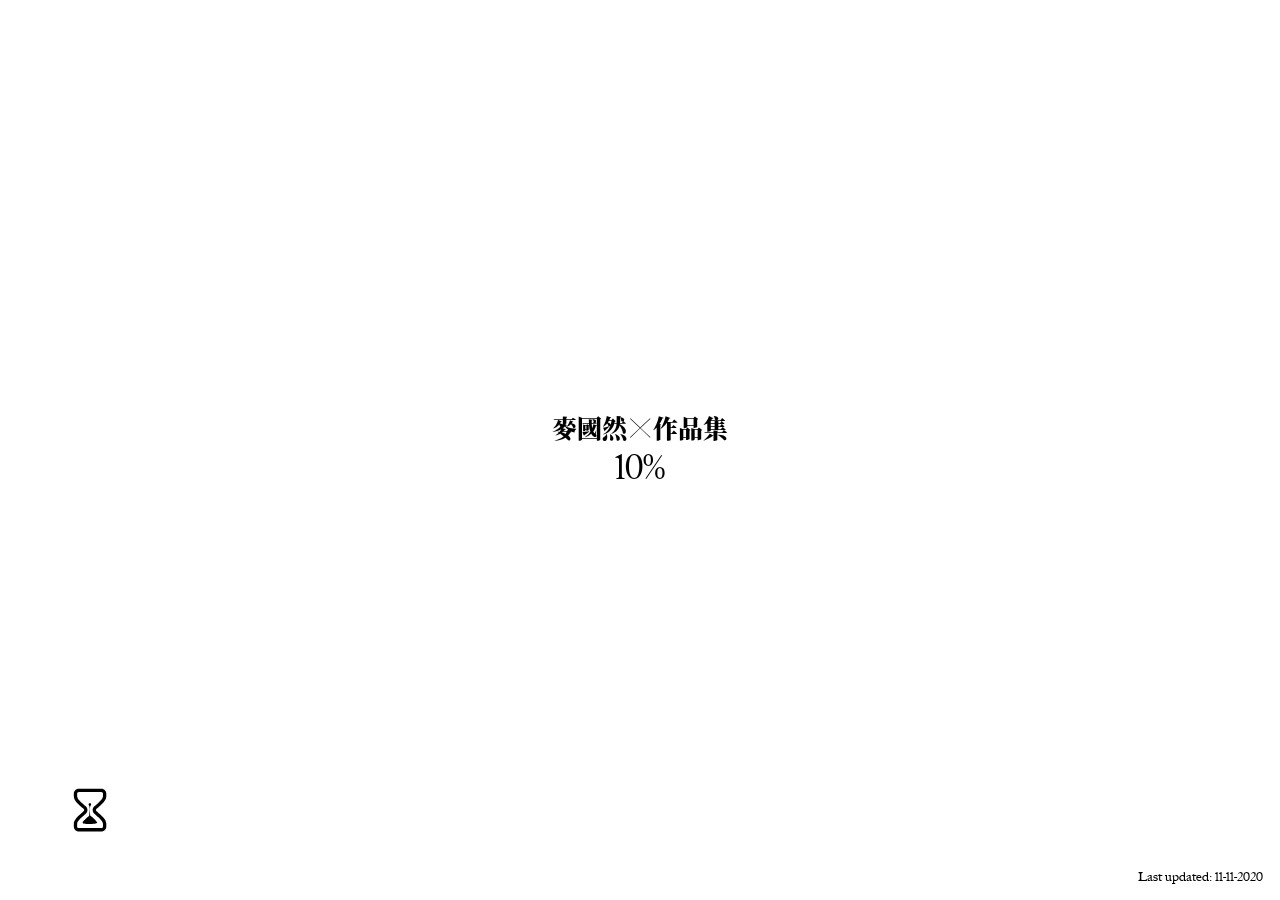
==== agv/index.html @ 4507845f "changes1" ====
﻿<!DOCTYPE html>
<html>
<head>
	<meta http-equiv="Content-Type" content="text/html; charset=UTF-8" />
	<title>AGV • DERRICK</title>

	
	

<meta name="HandheldFriendly" content="True">
<meta name="MobileOptimized" content="320">
<meta name="viewport" content="width=device-width, initial-scale=1, maximum-scale=1, user-scalable=no"/>

<meta name="apple-mobile-web-app-capable" content="yes" />
<meta name="google" content="notranslate" />

<link rel="apple-touch-icon" sizes="180x180" href="/favicons/apple-touch-icon.png" />
<link rel="icon" type="image/png" sizes="32x32" href="/favicons/favicon-32x32.png" />
<link rel="icon" type="image/png" sizes="16x16" href="/favicons/favicon-16x16.png" />
<link rel="manifest" href="/favicons/site.webmanifest" />
<link rel="mask-icon" href="/favicons/safari-pinned-tab.svg" color="#383e3f" />
<link rel="shortcut icon" href="/favicons/favicon.ico" />
<meta name="msapplication-TileColor" content="#ffffff" />
<meta name="msapplication-config" content="/favicons/browserconfig.xml" />
<meta name="theme-color" content="#ffffff" />
<meta name="description" content="A designer who codes" />
<meta property="og:type" content="website" />
<meta property="og:image:width" content="1200" />
<meta property="og:image:height" content="1200" />
<meta property="og:title" content="" />
<meta property="og:site_name" content="DERRICK" />
<meta property="og:description" content="DEVELOPER" />

<meta property="og:image" content="/asset/img/hello.jpg" />
<meta name="twitter:image" content="/asset/img/hello.jpg" />
<meta property="og:image" content="/asset/img/hello.jpg" />
<meta property="og:image" content="/asset/img/hello.jpg" />


<!--<script>
  window.ga=window.ga||function(){(ga.q=ga.q||[]).push(arguments)};ga.l=+new Date;
  ga('create', 'UA-21503526-4', 'auto');
  ga('send', 'pageview');
</script>
<script async src='https://www.google-analytics.com/analytics.js'></script>-->

<script src="https://cdn.polyfill.io/v2/polyfill.min.js"></script>

<script src="/js/bundle.js"></script>

<!--<script src="https://www.gstatic.com/firebasejs/5.7.0/firebase-app.js"></script>
<script src="https://www.gstatic.com/firebasejs/5.7.0/firebase-auth.js"></script>
<script src="https://www.gstatic.com/firebasejs/5.7.0/firebase-database.js"></script>-->



<link type="text/css" rel="stylesheet" media="all" href="/css/main.css" />
<link type="text/css" rel="stylesheet" media="all" href="/css/main_landscape.css" />
<link type="text/css" rel="stylesheet" media="all" href="/css/main_portrait.css" />
</head>

<body data-page="cs">
				
		
	<div class="Cursor">

	
	<div class="Cursor__Dot">&nbsp;</div>
	
	
	<div class="Cursor__Arrow">
		<svg xmlns="http://www.w3.org/2000/svg" width="100" height="100" viewBox="0 0 100 100" ><g id="cursor_arrow-copy-14" fill="none" fill-rule="evenodd"><path d="M31.353 48.23H78v3.54H31.353c4.563 3.542 9.055 8.147 12.635 12.963L41.321 67C36.548 60.413 29.388 54.108 23 50c6.388-4.108 13.548-10.413 18.32-17l2.668 2.267c-3.299 4.533-8.072 9.42-12.635 12.962z" id="←" fill="#000" transform="rotate(90 50.5 50)"/></g></svg>	</div>
	
	
	<div class="Cursor__Drag">
		<svg xmlns="http://www.w3.org/2000/svg" width="100" height="100" viewBox="0 0 100 100" >
  <g fill="#000" fill-rule="nonzero">
    <path d="M17.66 48.677l11.092-7.538a.8.8 0 0 1 1.247.727L29.334 50l.665 8.134a.8.8 0 0 1-1.247.727L17.66 51.323a1.6 1.6 0 0 1 0-2.646zM83.34 51.323l-11.092 7.538a.8.8 0 0 1-1.247-.727L71.666 50l-.665-8.134a.8.8 0 0 1 1.247-.727l11.091 7.538a1.6 1.6 0 0 1 0 2.646z"/>
  </g>
</svg>	</div>

	
	<p class="Cursor__Distance">
		We are <br />15,343 km<br /> apart
	</p>


	<div class="Cursor__Eyeball"></div>
	<div class="Cursor__Hourglass"></div>
</div>


<div class="CursorBorder">
	<div class="CursorBorder__Border">&nbsp;</div>
</div>


<div id="CursorBlocker">&nbsp;</div>
	<div class="Scrollbar">
	<div class="Scrollbar__Front">&nbsp;</div>
	<div class="Scrollbar__End">&nbsp;</div>
</div>

	<div id="CaseStudyWrapper">

		<div class="CaseStudy CaseStudy--reutersTv__Top" data-hex="1E2021">


						<div class="CaseStudy__Intro">
				
				
<a data-link="true home" data-cursor_class="move" href="/" class="CaseStudy__BackButton"><span class="CaseStudy__BackButton__Arrow"><svg xmlns="http://www.w3.org/2000/svg" width="100" height="100" viewBox="0 0 100 100" ><g id="cursor_arrow-copy-14" fill="none" fill-rule="evenodd"><path d="M31.353 48.23H78v3.54H31.353c4.563 3.542 9.055 8.147 12.635 12.963L41.321 67C36.548 60.413 29.388 54.108 23 50c6.388-4.108 13.548-10.413 18.32-17l2.668 2.267c-3.299 4.533-8.072 9.42-12.635 12.962z" id="←" fill="#000" transform="rotate(90 50.5 50)"/></g></svg></span>Back to home</a>
				<div class="CaseStudy__Title">
					<p class="CaseStudy__Title--en">AUTOMATED</p>
					<p class="CaseStudy__Title--zh">GUIDED VEHICLE</p>
				</div>

				<div class="CaseStudy__Info CaseStudy__Info--height4">

					<div class="CaseStudy__Info__Description">

						<p class="CaseStudy__Info__Description--en">At Ueno I had the opporitunity to work with Reuters to reimagine how video news can be consumed. The product was designed to be accessible on any platforms, allowing users to have access reliable and unfiltered news anywhere they want.</p>

						<p class="CaseStudy__Info__Description--zh">在Ueno，我有機會與路透社一起重新想像視頻新聞。用戶可在任何平台上訪問路透社電視，隨時隨地收看可靠以及未經過濾的新聞報導。</p>

					</div>

					<div class="CaseStudy__Info__Meta">

						<p class="CaseStudy__Info__Meta__Copy CaseStudy__Info__Meta__Copy--split">
							<span class="CaseStudy__Info__Meta__Copy__Title">Year</span>
							<span>2018</span>
						</p>

						<p class="CaseStudy__Info__Meta__Copy CaseStudy__Info__Meta__Copy--split">
							<span class="CaseStudy__Info__Meta__Copy__Title">SINGAPORE POLYTECHNIC</span>
							<!--<a class="CaseStudy__Info__Meta__Copy__Link" data-link="true" data-cursor_class="link" href="https://ueno.co/">Ueno</a>-->
						</p>

						<p class="CaseStudy__Info__Meta__Copy">
							<span class="CaseStudy__Info__Meta__Copy__Title">Role</span>
							<span>Product design</span>
							
						</p>

						

						

						

					</div>

				</div>

			</div>


			
						<div class="CaseStudy__Section Block--6_9">
				<div class="CaseStudy__Media">
					<video class="CaseStudy__Media__Video Block--padded" data-inview="true" loop muted playsinline poster="/asset/img/reuters-tv/reuters-tv-browser-1.jpg">
							<source src="/asset/img/reuters-tv/reuters-tv-browser-1.mp4" type="video/mp4">
					</video>
				</div>
			</div>



						<div class="CaseStudy__Section Block--13_9">
				<div class="CaseStudy__Media Block--4_9">
					<img class="CaseStudy__Media__Img Block--marginTop_1" src="/asset/img/reuters-tv/reuters-tv-mobile-1.jpg" data-inview="true" alt="" />
				</div>
				<div class="CaseStudy__Media Block--6_9">
					<img class="CaseStudy__Media__Img Block--marginTop_3" src="/asset/img/reuters-tv/reuters-tv-mobile-2.jpg" data-inview="true" alt="" />
				</div>
			</div>

		</div>



		<div class="CaseStudy CaseStudy--reutersTv__Bottom">

						<div class="CaseStudy__Section Block--12_9">
				<div class="CaseStudy__Media Block--5_9">
					<img class="CaseStudy__Media__Img Block--marginTop_1" src="/asset/img/reuters-tv/reuters-tv-mobile-3.jpg" data-inview="true" alt="" />
				</div>
				<div class="CaseStudy__Media Block--4_9">
					<img class="CaseStudy__Media__Img Block--marginTop_3" src="/asset/img/reuters-tv/reuters-tv-tablet-1.jpg" data-inview="true" alt="" />
				</div>
			</div>



						<div class="CaseStudy__Section Block--8_9">
				<div class="CaseStudy__Media">
					<img class="CaseStudy__Media__Img Block--padded" src="/asset/img/reuters-tv/reuters-tv-mobile-tablet.jpg" data-inview="true" alt="" />
				</div>
			</div>



						<div class="CaseStudy__Section Block--8_9">
				<div class="CaseStudy__Media Block--6_7">
					<video class="CaseStudy__Media__Video" data-inview="true" loop muted playsinline poster="/asset/img/reuters-tv/reuters-tv-tvos.jpg">
						<source src="/asset/img/reuters-tv/reuters-tv-tvos.mp4" type="video/mp4">
					</video>
				</div>
			</div>



						<div class="CaseStudy__Section Block--11_9">
				<div class="CaseStudy__Media Block--4_9">
					<img class="CaseStudy__Media__Img Block--marginTop_1" src="/asset/img/reuters-tv/reuters-tv-browser-2.jpg" data-inview="true" alt="" />
				</div>
				<div class="CaseStudy__Media Block--4_9">
					<img class="CaseStudy__Media__Img Block--marginTop_3" src="/asset/img/reuters-tv/reuters-tv-mobile-4.jpg" data-inview="true" alt="" />
				</div>
			</div>

		</div>

	</div>

	<div id="dim_wrapper"></div>
	<div class="Preloader">

    <p class="Preloader__Message__Zh">
        <span id="PreloaderMsgDownloading" style="display:none;">下載中</span>
        <span id="PreloaderMsgSiteTitile" style="display:none;">麥國然<svg xmlns="http://www.w3.org/2000/svg" viewBox="0 0 14 13">
  <path fill="#000" fill-rule="nonzero" d="M7 6.252L13.383.165l.26.248L7.261 6.5l6.382 6.087-.26.248L7 6.748.617 12.835l-.26-.248L6.739 6.5.357.413l.26-.248z"/>
</svg>作品集</span>
    </p>
    <p class="Preloader__Message__En">0%</p>

    <p class="Preloader__Footnote">Last updated: 11-11-2020</p>
    
    <div class="Preloader__Dim">&nbsp;</div>
</div>
	<script src="/js/main-min.js"></script>

</body>

</html>
---- css/main.css ----
html,
body,
div,
span,
applet,
object,
iframe,
h1,
h2,
h3,
h4,
h5,
h6,
p,
blockquote,
pre,
a,
abbr,
acronym,
address,
big,
cite,
code,
del,
dfn,
em,
img,
ins,
kbd,
q,
s,
samp,
small,
strike,
strong,
sub,
sup,
tt,
var,
b,
u,
i,
center,
dl,
dt,
dd,
ol,
ul,
li,
fieldset,
form,
label,
legend,
table,
caption,
tbody,
tfoot,
thead,
tr,
th,
td,
article,
aside,
canvas,
details,
embed,
figure,
figcaption,
footer,
header,
hgroup,
menu,
nav,
output,
ruby,
section,
summary,
time,
mark,
audio,
video {
    margin: 0;
    padding: 0;
    border: 0;
    font-size: 100%;
    font: inherit;
    vertical-align: baseline
}

article,
aside,
details,
figcaption,
figure,
footer,
header,
hgroup,
menu,
nav,
section {
    display: block
}

body {
    line-height: 1
}

ol,
ul {
    list-style: none
}

blockquote,
q {
    quotes: none
}

    blockquote:before,
    blockquote:after,
    q:before,
    q:after {
        content: '';
        content: none
    }

table {
    border-collapse: collapse;
    border-spacing: 0
}


/*! normalize.css v7.0.0 | MIT License | github.com/necolas/normalize.css */

html {
    line-height: 1.15;
    -ms-text-size-adjust: 100%;
    -webkit-text-size-adjust: 100%
}

body {
    margin: 0
}

article,
aside,
footer,
header,
nav,
section {
    display: block
}

h1 {
    font-size: 2em;
    margin: 0.67em 0
}

figcaption,
figure,
main {
    display: block
}

figure {
    margin: 1em 40px
}

hr {
    box-sizing: content-box;
    height: 0;
    overflow: visible
}

pre {
    font-family: monospace, monospace;
    font-size: 1em
}

a {
    background-color: transparent;
    -webkit-text-decoration-skip: objects
}

abbr[title] {
    border-bottom: none;
    text-decoration: underline;
    -webkit-text-decoration: underline dotted;
    text-decoration: underline dotted
}

b,
strong {
    font-weight: inherit
}

b,
strong {
    font-weight: bolder
}

code,
kbd,
samp {
    font-family: monospace, monospace;
    font-size: 1em
}

dfn {
    font-style: italic
}

mark {
    background-color: #ff0;
    color: #000
}

small {
    font-size: 80%
}

sub,
sup {
    font-size: 75%;
    line-height: 0;
    position: relative;
    vertical-align: baseline
}

sub {
    bottom: -0.25em
}

sup {
    top: -0.5em
}

audio,
video {
    display: inline-block
}

    audio:not([controls]) {
        display: none;
        height: 0
    }

img {
    border-style: none
}

svg:not(:root) {
    overflow: hidden
}

button,
input,
optgroup,
select,
textarea {
    font-family: sans-serif;
    font-size: 100%;
    line-height: 1.15;
    margin: 0
}

button,
input {
    overflow: visible
}

button,
select {
    text-transform: none
}

button,
html [type="button"],
[type="reset"],
[type="submit"] {
    -webkit-appearance: button
}

    button::-moz-focus-inner,
    [type="button"]::-moz-focus-inner,
    [type="reset"]::-moz-focus-inner,
    [type="submit"]::-moz-focus-inner {
        border-style: none;
        padding: 0
    }

    button:-moz-focusring,
    [type="button"]:-moz-focusring,
    [type="reset"]:-moz-focusring,
    [type="submit"]:-moz-focusring {
        outline: 1px dotted ButtonText
    }

fieldset {
    padding: 0.35em 0.75em 0.625em
}

legend {
    box-sizing: border-box;
    color: inherit;
    display: table;
    max-width: 100%;
    padding: 0;
    white-space: normal
}

progress {
    display: inline-block;
    vertical-align: baseline
}

textarea {
    overflow: auto
}

[type="checkbox"],
[type="radio"] {
    box-sizing: border-box;
    padding: 0
}

[type="number"]::-webkit-inner-spin-button,
[type="number"]::-webkit-outer-spin-button {
    height: auto
}

[type="search"] {
    -webkit-appearance: textfield;
    outline-offset: -2px
}

    [type="search"]::-webkit-search-cancel-button,
    [type="search"]::-webkit-search-decoration {
        -webkit-appearance: none
    }

::-webkit-file-upload-button {
    -webkit-appearance: button;
    font: inherit
}

details,
menu {
    display: block
}

summary {
    display: list-item
}

canvas {
    display: inline-block
}

template {
    display: none
}

[hidden] {
    display: none
}

@font-face {
    font-family: "b_c_n";
    src: url("../asset/webfont/b_c_fb_r.woff") format("woff")
}

@font-face {
    font-family: "s_h_s";
    src: url("../asset/webfont/zh_s_h_s_heavy.woff") format("woff");
    font-weight: 900
}

@font-face {
    font-family: "s_h_s";
    src: url("../asset/webfont/zh_s_h_s_bold.woff") format("woff");
    font-weight: 700
}

@font-face {
    font-family: "s_h_s";
    src: url("../asset/webfont/zh_s_h_s_semibold.woff") format("woff");
    font-weight: 600
}

*,
*:before,
*:after {
    box-sizing: inherit
}

::-moz-selection {
    background: #FBF693
}

::selection {
    background: #FBF693;
}

.dg.ac {
    z-index: 90000
}

* {
    cursor: none
}

html,
body {
    font-size: 14px;
    -webkit-font-smoothing: antialiased;
    text-rendering: optimizeLegibility;
    -moz-osx-font-smoothing: grayscale;
    scroll-behavior: auto
}

html {
    box-sizing: border-box
}

body {
    height: 100%;
    overflow: hidden
}

a {
    text-decoration: none;
    color: #000
}

    a:hover {
        cursor: none !important
    }

i {
    font-style: normal
}

.fuck_ff {
    -webkit-filter: none !important;
    filter: none !important
}

@-webkit-keyframes newComment {
    0% {
        background: #FBF693
    }

    80% {
        background: #FBF693
    }

    100% {
        background: #eee
    }
}

@keyframes newComment {
    0% {
        background: #FBF693
    }

    80% {
        background: #FBF693
    }

    100% {
        background: #eee
    }
}

@-webkit-keyframes newCommentKwok {
    0% {
        background: orangered
    }

    80% {
        background: orangered
    }

    100% {
        background: #eee
    }
}

@keyframes newCommentKwok {
    0% {
        background: orangered
    }

    80% {
        background: orangered
    }

    100% {
        background: #eee
    }
}

@-webkit-keyframes thanks {
    0% {
        -webkit-transform: translate3d(0, 0, 0);
        transform: translate3d(0, 0, 0)
    }

    100% {
        -webkit-transform: translate3d(0, -100%, 0);
        transform: translate3d(0, -100%, 0)
    }
}

@keyframes thanks {
    0% {
        -webkit-transform: translate3d(0, 0, 0);
        transform: translate3d(0, 0, 0)
    }

    100% {
        -webkit-transform: translate3d(0, -100%, 0);
        transform: translate3d(0, -100%, 0)
    }
}

@-webkit-keyframes dribbble {
    0% {
        -webkit-transform: rotate(0deg);
        transform: rotate(0deg)
    }

    25% {
        -webkit-transform: rotate(3deg);
        transform: rotate(3deg)
    }

    50% {
        -webkit-transform: rotate(0deg);
        transform: rotate(0deg)
    }

    75% {
        -webkit-transform: rotate(3deg);
        transform: rotate(3deg)
    }

    100% {
        -webkit-transform: rotate(0deg);
        transform: rotate(0deg)
    }
}

@keyframes dribbble {
    0% {
        -webkit-transform: rotate(0deg);
        transform: rotate(0deg)
    }

    25% {
        -webkit-transform: rotate(3deg);
        transform: rotate(3deg)
    }

    50% {
        -webkit-transform: rotate(0deg);
        transform: rotate(0deg)
    }

    75% {
        -webkit-transform: rotate(3deg);
        transform: rotate(3deg)
    }

    100% {
        -webkit-transform: rotate(0deg);
        transform: rotate(0deg)
    }
}

.Preloader {
    z-index: -1000;
    position: fixed;
    top: 0;
    left: 0;
    right: 0;
    bottom: 0;
    display: -webkit-box;
    display: -webkit-flex;
    display: flex;
    -webkit-box-orient: vertical;
    -webkit-box-direction: normal;
    -webkit-flex-flow: column wrap;
    flex-flow: column wrap;
    -webkit-box-pack: center;
    -webkit-justify-content: center;
    justify-content: center;
    -webkit-box-align: center;
    -webkit-align-items: center;
    align-items: center;
    pointer-events: none;
    -webkit-touch-callout: none;
    -webkit-user-select: none;
    -moz-user-select: none;
    -ms-user-select: none;
    user-select: none
}

.Preloader__Message__Zh {
    font-family: "s_h_s", STSong, SimSun, serif;
    font-style: normal;
    font-weight: 900;
    font-size: 2.4074074074vh;
    line-height: 1em;
    margin-bottom: 1.1111111111vh
}

    .Preloader__Message__Zh span svg {
        height: 0.8em;
        padding: 0 0.1em
    }

.Preloader__Message__En {
    font-family: "b_c_n", Times, serif;
    font-style: normal;
    font-weight: 400;
    font-size: 3.7037037037vh;
    line-height: 1em;
    letter-spacing: -0.03em
}

.Preloader__Footnote {
    position: absolute;
    right: 1.8444444444vh;
    bottom: 1.8444444444vh;
    font-family: "b_c_n", Times, serif;
    font-style: normal;
    font-weight: 400;
    font-size: 1.4814814815vh;
    line-height: 1em
}

.Preloader__Dim {
    z-index: -900;
    position: absolute;
    top: 0;
    right: 0;
    left: 0;
    bottom: 0;
    pointer-events: none;
    background: -webkit-linear-gradient(top, rgba(0, 0, 0, 0.2) 50%, rgba(0, 0, 0, 0.5) 100%);
    background: linear-gradient(to bottom, rgba(0, 0, 0, 0.2) 50%, rgba(0, 0, 0, 0.5) 100%);
    opacity: 0
}

#CursorBlocker {
    z-index: 2900;
    position: fixed;
    top: 0;
    left: 0;
    right: 0;
    bottom: 0;
    background: seagreen;
    -webkit-touch-callout: none;
    -webkit-user-select: none;
    -moz-user-select: none;
    -ms-user-select: none;
    user-select: none;
    opacity: 0;
    display: none;
    visibility: hidden;
    pointer-events: none
}

    #CursorBlocker.show {
        opacity: 0;
        display: block;
        visibility: visible;
        pointer-events: auto
    }

.CursorBorder {
    z-index: 2950;
    position: absolute;
    width: 11.1111111111vh;
    height: 11.1111111111vh;
    pointer-events: none;
    -webkit-touch-callout: none;
    -webkit-user-select: none;
    -moz-user-select: none;
    -ms-user-select: none;
    user-select: none
}

.CursorBorder__Border {
    position: absolute;
    top: 0;
    left: 0;
    right: 0;
    bottom: 0;
    border-radius: 50%;
    border-width: 5px;
    border-color: rgba(0, 0, 0, 0.2);
    border-style: solid;
    -webkit-transform: scale(0.2);
    transform: scale(0.2);
    -webkit-transition: border-width 200ms cubic-bezier(0.215, 0.61, 0.355, 1), -webkit-transform 300ms cubic-bezier(0.215, 0.61, 0.355, 1);
    transition: border-width 200ms cubic-bezier(0.215, 0.61, 0.355, 1), -webkit-transform 300ms cubic-bezier(0.215, 0.61, 0.355, 1);
    transition: transform 300ms cubic-bezier(0.215, 0.61, 0.355, 1), border-width 200ms cubic-bezier(0.215, 0.61, 0.355, 1);
    transition: transform 300ms cubic-bezier(0.215, 0.61, 0.355, 1), border-width 200ms cubic-bezier(0.215, 0.61, 0.355, 1), -webkit-transform 300ms cubic-bezier(0.215, 0.61, 0.355, 1)
}

.CursorBorder.hide {
    display: none;
    visibility: hidden
}

.CursorBorder.distance .CursorBorder__Border {
    opacity: 0
}

.CursorBorder.loading .CursorBorder__Border {
    opacity: 0
}

.CursorBorder.move .CursorBorder__Border,
.CursorBorder.link .CursorBorder__Border,
.CursorBorder.read_more .CursorBorder__Border,
.CursorBorder.drag .CursorBorder__Border {
    border-width: 1px;
    -webkit-transform: scale(1);
    transform: scale(1)
}

.CursorBorder.read_more_invert .CursorBorder__Border {
    border-width: 1px;
    -webkit-transform: scale(1);
    transform: scale(1);
    border-color: rgba(255, 255, 255, 0.4)
}

.Cursor {
    height: 100%;
    z-index: 3000;
    position: absolute;
    width: 11.1111111111vh;
    height: 11.1111111111vh;
    pointer-events: none;
    -webkit-touch-callout: none;
    -webkit-user-select: none;
    -moz-user-select: none;
    -ms-user-select: none;
    user-select: none
}

    .Cursor.hide {
        display: none;
        visibility: hidden
    }

    .Cursor.link .Cursor__Eyeball,
    .Cursor.link .Cursor__Hourglass,
    .Cursor.link .Cursor__Arrow,
    .Cursor.link .Cursor__Drag,
    .Cursor.link .Cursor__Distance {
        opacity: 0 !important
    }

    .Cursor.link .Cursor__Dot {
        -webkit-transform: scale(0.1);
        transform: scale(0.1)
    }

    .Cursor.move .Cursor__Dot {
        -webkit-transform: scale(0);
        transform: scale(0)
    }

    .Cursor.move .Cursor__Eyeball,
    .Cursor.move .Cursor__Hourglass,
    .Cursor.move .Cursor__Drag,
    .Cursor.move .Cursor__Distance {
        opacity: 0 !important
    }

    .Cursor.move .Cursor__Arrow {
        opacity: 1
    }

        .Cursor.move .Cursor__Arrow svg {
            -webkit-transform: scale(1) translate3d(0, 0, 0);
            transform: scale(1) translate3d(0, 0, 0)
        }

    .Cursor.distance .Cursor__Dot {
        -webkit-transform: scale(1);
        transform: scale(1)
    }

    .Cursor.distance .Cursor__Arrow,
    .Cursor.distance .Cursor__Eyeball,
    .Cursor.distance .Cursor__Hourglass,
    .Cursor.distance .Cursor__Drag {
        opacity: 0
    }

    .Cursor.distance .Cursor__Distance {
        -webkit-transform: scale(1);
        transform: scale(1);
        opacity: 1
    }

    .Cursor.drag .Cursor__Dot {
        -webkit-transform: scale(0.1);
        transform: scale(0.1)
    }

    .Cursor.drag .Cursor__Arrow,
    .Cursor.drag .Cursor__Eyeball,
    .Cursor.drag .Cursor__Distance,
    .Cursor.drag .Cursor__Hourglass {
        opacity: 0 !important
    }

    .Cursor.drag .Cursor__Drag {
        opacity: 1;
        -webkit-transform: rotate(180deg);
        transform: rotate(180deg);
        -webkit-transition: opacity 200ms cubic-bezier(0.215, 0.61, 0.355, 1), -webkit-transform 600ms cubic-bezier(0.215, 0.61, 0.355, 1);
        transition: opacity 200ms cubic-bezier(0.215, 0.61, 0.355, 1), -webkit-transform 600ms cubic-bezier(0.215, 0.61, 0.355, 1);
        transition: transform 600ms cubic-bezier(0.215, 0.61, 0.355, 1), opacity 200ms cubic-bezier(0.215, 0.61, 0.355, 1);
        transition: transform 600ms cubic-bezier(0.215, 0.61, 0.355, 1), opacity 200ms cubic-bezier(0.215, 0.61, 0.355, 1), -webkit-transform 600ms cubic-bezier(0.215, 0.61, 0.355, 1)
    }

    .Cursor.read_more .Cursor__Dot,
    .Cursor.read_more .Cursor__Arrow,
    .Cursor.read_more .Cursor__Hourglass,
    .Cursor.read_more .Cursor__Drag,
    .Cursor.read_more .Cursor__Distance {
        opacity: 0 !important
    }

    .Cursor.read_more .Cursor__Eyeball {
        opacity: 1 !important
    }

    .Cursor.read_more_invert .Cursor__Dot,
    .Cursor.read_more_invert .Cursor__Arrow,
    .Cursor.read_more_invert .Cursor__Hourglass,
    .Cursor.read_more_invert .Cursor__Drag,
    .Cursor.read_more_invert .Cursor__Distance {
        opacity: 0 !important
    }

    .Cursor.read_more_invert .Cursor__Eyeball {
        opacity: 1 !important;
        -webkit-filter: invert(100%);
        filter: invert(100%)
    }

    .Cursor.loading .Cursor__Dot,
    .Cursor.loading .Cursor__Arrow,
    .Cursor.loading .Cursor__Eyeball,
    .Cursor.loading .Cursor__Distance,
    .Cursor.loading .Cursor__Drag {
        opacity: 0 !important
    }

    .Cursor.loading .Cursor__Hourglass {
        opacity: 1 !important;
        -webkit-transform: scale(1);
        transform: scale(1)
    }

.Cursor__Dot {
    position: absolute;
    top: 0;
    left: 0;
    right: 0;
    bottom: 0;
    border-radius: 50%;
    background: #000;
    opacity: 1;
    -webkit-transform: scale(0.2);
    transform: scale(0.2);
    -webkit-transition: -webkit-transform 300ms cubic-bezier(0.215, 0.61, 0.355, 1);
    transition: -webkit-transform 300ms cubic-bezier(0.215, 0.61, 0.355, 1);
    transition: transform 300ms cubic-bezier(0.215, 0.61, 0.355, 1);
    transition: transform 300ms cubic-bezier(0.215, 0.61, 0.355, 1), -webkit-transform 300ms cubic-bezier(0.215, 0.61, 0.355, 1)
}

.Cursor__Arrow {
    position: absolute;
    top: 0;
    left: 0;
    right: 0;
    bottom: 0;
    opacity: 0;
    -webkit-transition: opacity 400ms cubic-bezier(0.215, 0.61, 0.355, 1), -webkit-transform 600ms cubic-bezier(0.215, 0.61, 0.355, 1);
    transition: opacity 400ms cubic-bezier(0.215, 0.61, 0.355, 1), -webkit-transform 600ms cubic-bezier(0.215, 0.61, 0.355, 1);
    transition: opacity 400ms cubic-bezier(0.215, 0.61, 0.355, 1), transform 600ms cubic-bezier(0.215, 0.61, 0.355, 1);
    transition: opacity 400ms cubic-bezier(0.215, 0.61, 0.355, 1), transform 600ms cubic-bezier(0.215, 0.61, 0.355, 1), -webkit-transform 600ms cubic-bezier(0.215, 0.61, 0.355, 1)
}

    .Cursor__Arrow svg {
        width: 100%;
        height: auto;
        -webkit-transition: -webkit-transform 400ms cubic-bezier(0.215, 0.61, 0.355, 1);
        transition: -webkit-transform 400ms cubic-bezier(0.215, 0.61, 0.355, 1);
        transition: transform 400ms cubic-bezier(0.215, 0.61, 0.355, 1);
        transition: transform 400ms cubic-bezier(0.215, 0.61, 0.355, 1), -webkit-transform 400ms cubic-bezier(0.215, 0.61, 0.355, 1);
        -webkit-transform: scale(0.2);
        transform: scale(0.2)
    }

.Cursor__Eyeball {
    position: absolute;
    top: 0;
    left: 0;
    right: 0;
    bottom: 0;
    opacity: 0
}

.Cursor__Hourglass {
    position: absolute;
    top: 0;
    left: 0;
    right: 0;
    bottom: 0;
    opacity: 0;
    -webkit-transform: scale(0.3);
    transform: scale(0.3);
    -webkit-transition: opacity 200ms cubic-bezier(0.215, 0.61, 0.355, 1), -webkit-transform 300ms cubic-bezier(0.215, 0.61, 0.355, 1);
    transition: opacity 200ms cubic-bezier(0.215, 0.61, 0.355, 1), -webkit-transform 300ms cubic-bezier(0.215, 0.61, 0.355, 1);
    transition: opacity 200ms cubic-bezier(0.215, 0.61, 0.355, 1), transform 300ms cubic-bezier(0.215, 0.61, 0.355, 1);
    transition: opacity 200ms cubic-bezier(0.215, 0.61, 0.355, 1), transform 300ms cubic-bezier(0.215, 0.61, 0.355, 1), -webkit-transform 300ms cubic-bezier(0.215, 0.61, 0.355, 1)
}

.Cursor__Drag {
    position: absolute;
    top: 0;
    left: 0;
    right: 0;
    bottom: 0;
    opacity: 0;
    -webkit-transform: rotate(0deg);
    transform: rotate(0deg);
    -webkit-transition: -webkit-transform 600ms cubic-bezier(0.215, 0.61, 0.355, 1);
    transition: -webkit-transform 600ms cubic-bezier(0.215, 0.61, 0.355, 1);
    transition: transform 600ms cubic-bezier(0.215, 0.61, 0.355, 1);
    transition: transform 600ms cubic-bezier(0.215, 0.61, 0.355, 1), -webkit-transform 600ms cubic-bezier(0.215, 0.61, 0.355, 1)
}

    .Cursor__Drag svg {
        width: 100%;
        height: auto
    }

.Cursor__Distance {
    position: absolute;
    top: 0;
    right: 0;
    left: 0;
    bottom: 0;
    display: -webkit-box;
    display: -webkit-flex;
    display: flex;
    -webkit-box-align: center;
    -webkit-align-items: center;
    align-items: center;
    -webkit-box-pack: center;
    -webkit-justify-content: center;
    justify-content: center;
    font-family: "b_c_n", Times, serif;
    font-style: normal;
    font-weight: 400;
    font-size: 1.6666666667vh;
    line-height: 1.2667em;
    letter-spacing: 0;
    color: #fff;
    text-align: center;
    -webkit-transform: scale(0.2);
    transform: scale(0.2);
    opacity: 0;
    -webkit-transition: opacity 200ms cubic-bezier(0.215, 0.61, 0.355, 1), -webkit-transform 200ms cubic-bezier(0.215, 0.61, 0.355, 1);
    transition: opacity 200ms cubic-bezier(0.215, 0.61, 0.355, 1), -webkit-transform 200ms cubic-bezier(0.215, 0.61, 0.355, 1);
    transition: opacity 200ms cubic-bezier(0.215, 0.61, 0.355, 1), transform 200ms cubic-bezier(0.215, 0.61, 0.355, 1);
    transition: opacity 200ms cubic-bezier(0.215, 0.61, 0.355, 1), transform 200ms cubic-bezier(0.215, 0.61, 0.355, 1), -webkit-transform 200ms cubic-bezier(0.215, 0.61, 0.355, 1)
}

.Scrollbar {
    z-index: 9000;
    position: fixed;
    left: 0;
    bottom: 0;
    width: 1px;
    height: 0.4vh;
    background: black
}

.Scrollbar__End {
    position: absolute;
    top: 0;
    left: 0;
    right: 0;
    bottom: 0;
    background: #000;
    display: block;
    -webkit-transform: translate3d(100vw, 0, 0);
    transform: translate3d(100vw, 0, 0)
}

.Scrollbar__Front {
    position: absolute;
    top: 0;
    left: 0;
    right: 0;
    bottom: 0;
    background: #000;
    display: block;
    -webkit-transform: translate3d(-100vw, 0, 0);
    transform: translate3d(-100vw, 0, 0)
}

.Menu {
    display: -webkit-box;
    display: -webkit-flex;
    display: flex;
    -webkit-box-orient: vertical;
    -webkit-box-direction: normal;
    -webkit-flex-flow: column nowrap;
    flex-flow: column nowrap;
    -webkit-box-pack: end;
    -webkit-justify-content: flex-end;
    justify-content: flex-end;
    -webkit-box-align: start;
    -webkit-align-items: flex-start;
    align-items: flex-start;
    position: absolute;
    width: 20.6481481481vh;
    height: 44.4444444444vh;
    left: 0;
    bottom: 0
}

.Menu__Link {
    margin-bottom: 1.8444444444vh;
    padding: 0 1.8376851852vh;
    font-family: "b_c_n", Times, serif;
    font-style: normal;
    font-weight: 400;
    font-size: 1.8518518519vh;
    line-height: .93em;
    letter-spacing: 0;
    -webkit-writing-mode: vertical-rl;
    -ms-writing-mode: tb-rl;
    writing-mode: vertical-rl;
    display: inline-block;
    -webkit-transition: opacity 600ms cubic-bezier(0.215, 0.61, 0.355, 1), -webkit-transform 600ms cubic-bezier(0.215, 0.61, 0.355, 1);
    transition: opacity 600ms cubic-bezier(0.215, 0.61, 0.355, 1), -webkit-transform 600ms cubic-bezier(0.215, 0.61, 0.355, 1);
    transition: transform 600ms cubic-bezier(0.215, 0.61, 0.355, 1), opacity 600ms cubic-bezier(0.215, 0.61, 0.355, 1);
    transition: transform 600ms cubic-bezier(0.215, 0.61, 0.355, 1), opacity 600ms cubic-bezier(0.215, 0.61, 0.355, 1), -webkit-transform 600ms cubic-bezier(0.215, 0.61, 0.355, 1)
}

    .Menu__Link:hover {
        -webkit-transform: scale(0.96);
        transform: scale(0.96)
    }

    .Menu__Link i {
        font-style: normal
    }

.Menu--mobile {
    display: none;
    visibility: hidden
}

#dim_wrapper {
    z-index: 1600;
    position: fixed;
    top: 0;
    left: 0;
    right: 0;
    bottom: 0;
    pointer-events: none;
    opacity: 0;
    -webkit-touch-callout: none;
    -webkit-user-select: none;
    -moz-user-select: none;
    -ms-user-select: none;
    user-select: none
}

#Homepage {
    height: 100vh;
    -webkit-transition: -webkit-filter 2400ms cubic-bezier(0.215, 0.61, 0.355, 1) 1000ms;
    transition: -webkit-filter 2400ms cubic-bezier(0.215, 0.61, 0.355, 1) 1000ms;
    transition: filter 2400ms cubic-bezier(0.215, 0.61, 0.355, 1) 1000ms;
    transition: filter 2400ms cubic-bezier(0.215, 0.61, 0.355, 1) 1000ms, -webkit-filter 2400ms cubic-bezier(0.215, 0.61, 0.355, 1) 1000ms
}

    #Homepage.gray {
        -webkit-filter: grayscale(100%);
        filter: grayscale(100%);
        -webkit-transition: -webkit-filter 2000ms cubic-bezier(0.215, 0.61, 0.355, 1);
        transition: -webkit-filter 2000ms cubic-bezier(0.215, 0.61, 0.355, 1);
        transition: filter 2000ms cubic-bezier(0.215, 0.61, 0.355, 1);
        transition: filter 2000ms cubic-bezier(0.215, 0.61, 0.355, 1), -webkit-filter 2000ms cubic-bezier(0.215, 0.61, 0.355, 1)
    }

#Homepage__Top,
#Homepage__Bottom {
    z-index: 800;
    position: fixed;
    top: 0;
    right: 0;
    bottom: 0;
    left: 0;
    display: -webkit-box;
    display: -webkit-flex;
    display: flex;
    -webkit-box-orient: horizontal;
    -webkit-box-direction: normal;
    -webkit-flex-flow: row nowrap;
    flex-flow: row nowrap;
    will-change: transform;
    -webkit-transform: translate3d(0, 0, 0);
    transform: translate3d(0, 0, 0);
    background: white
}

#Homepage__Top {
    width: 619.444444444vh
}

#Homepage__Bottom {
    width: 516.203703704vh
}

.Chapter {
    position: absolute;
    top: 0;
    left: 1.8376851852vh;
    display: -webkit-box;
    display: -webkit-flex;
    display: flex;
    -webkit-box-orient: vertical;
    -webkit-box-direction: normal;
    -webkit-flex-flow: column wrap;
    flex-flow: column wrap;
    -webkit-touch-callout: none;
    -webkit-user-select: none;
    -moz-user-select: none;
    -ms-user-select: none;
    user-select: none
}

.Chapter__Zh {
    margin-top: 1.8444444444vh;
    font-family: "s_h_s", STSong, SimSun, serif;
    font-style: normal;
    font-weight: 700;
    font-size: 1.8518518519vh;
    line-height: 1em;
    -webkit-writing-mode: vertical-rl;
    -ms-writing-mode: tb-rl;
    writing-mode: vertical-rl
}

.Chapter__En {
    margin-top: .5555555556vh;
    font-family: "b_c_n", Times, serif;
    font-style: normal;
    font-weight: 400;
    font-size: 1.8518518519vh;
    line-height: .93em;
    -webkit-writing-mode: vertical-rl;
    -ms-writing-mode: tb-rl;
    writing-mode: vertical-rl
}

.Chapter__Sep {
    margin-top: .6666666667vh;
    width: 1.6666666667vh;
    height: 1.6666666667vh
}

    .Chapter__Sep svg {
        -webkit-transform: scale(0.8);
        transform: scale(0.8)
    }

.Work {
    position: relative;
    display: -webkit-box;
    display: -webkit-flex;
    display: flex;
    -webkit-box-orient: horizontal;
    -webkit-box-direction: normal;
    -webkit-flex-flow: row wrap;
    flex-flow: row wrap;
    -webkit-align-content: flex-start;
    align-content: flex-start;
    -webkit-touch-callout: none;
    -webkit-user-select: none;
    -moz-user-select: none;
    -ms-user-select: none;
    user-select: none
}

.Work__Media {
    position: absolute;
    overflow: hidden;
    -webkit-transform: translate3d(0, 0, 0);
    transform: translate3d(0, 0, 0);
    -webkit-filter: grayscale(100%);
    filter: grayscale(100%);
    -webkit-transition: opacity 2000ms cubic-bezier(0.215, 0.61, 0.355, 1), -webkit-filter 2000ms cubic-bezier(0.215, 0.61, 0.355, 1);
    transition: opacity 2000ms cubic-bezier(0.215, 0.61, 0.355, 1), -webkit-filter 2000ms cubic-bezier(0.215, 0.61, 0.355, 1);
    transition: filter 2000ms cubic-bezier(0.215, 0.61, 0.355, 1), opacity 2000ms cubic-bezier(0.215, 0.61, 0.355, 1);
    transition: filter 2000ms cubic-bezier(0.215, 0.61, 0.355, 1), opacity 2000ms cubic-bezier(0.215, 0.61, 0.355, 1), -webkit-filter 2000ms cubic-bezier(0.215, 0.61, 0.355, 1)
}

    .Work__Media.show {
        -webkit-filter: grayscale(0);
        filter: grayscale(0)
    }

.Work__Client {
    position: absolute
}

.Work__Client--en {
    font-family: "b_c_n", Times, serif;
    font-style: normal;
    font-weight: 400;
    font-size: 14.8148148148vh;
    line-height: .9375em;
    letter-spacing: -0.012em
}

.Work__Client--zh {
    font-family: "s_h_s", STSong, SimSun, serif;
    font-style: normal;
    font-weight: 900;
    font-size: 14.8148148148vh;
    line-height: 1.06em;
    letter-spacing: 0.02em
}

.Work__Role {
    position: absolute
}

.Work__Role__en {
    font-family: "b_c_n", Times, serif;
    font-style: normal;
    font-weight: 400;
    font-size: 2.2222222222vh;
    line-height: 1em
}

.Work__Role__zh {
    font-family: "s_h_s", STSong, SimSun, serif;
    font-style: normal;
    font-weight: 600;
    font-size: 2.037037037vh;
    line-height: 1em
}

.Work__Role__dash {
    position: relative;
    font-family: "s_h_s", STSong, SimSun, serif;
    font-style: normal;
    font-weight: 600;
    font-size: 2.037037037vh;
    line-height: 1em;
    display: inline-block;
    width: 3em;
    height: auto
}

    .Work__Role__dash:before {
        content: '';
        position: absolute;
        top: 50%;
        left: 10%;
        right: 10%;
        bottom: auto;
        width: auto;
        height: 1px;
        background: #000
    }

#section_reuters_news {
    -webkit-box-flex: 0;
    -webkit-flex: 0 0 calc( 8 * 223 / 1080 * 100vh);
    flex: 0 0 calc( 8 * 223 / 1080 * 100vh);
    height: calc( 9 / 9 * 100vh)
}

    #section_reuters_news:before {
        content: '';
        position: absolute;
        width: 1px;
        height: auto;
        background: #000;
        top: 1.8444444444vh;
        left: 0;
        bottom: 1.8444444444vh
    }

    #section_reuters_news .Work__Media {
        top: 1.8444444444vh;
        left: 20.6481481481vh;
        width: 103.240740741vh;
        height: 87.0444444444vh;
        background: url("../asset/img/ARB_LOGO.svg");
        background-size: cover
    }

    #section_reuters_news .Work__Client {
        top: 1.8444444444vh;
        left: 124.921296296vh
    }

    #section_reuters_news .Work__Client--zh {
        -webkit-writing-mode: vertical-rl;
        -ms-writing-mode: tb-rl;
        writing-mode: vertical-rl;
        letter-spacing: 0.05em
    }

    #section_reuters_news .Work__Client--zh__sub {
        font-family: "s_h_s", STSong, SimSun, serif;
        font-style: normal;
        font-weight: 900;
        font-size: 3.7037037037vh;
        line-height: 1em;
        letter-spacing: 0.06em;
        vertical-align: super
    }

    #section_reuters_news .Work__Role {
        left: 124.921296296vh;
        bottom: 11.1111111111vh;
        padding-bottom: 1.1111111111vh;
        -webkit-writing-mode: vertical-rl;
        -ms-writing-mode: tb-rl;
        writing-mode: vertical-rl
    }

    #section_reuters_news .Work__Role__dash {
        position: relative;
        font-family: "s_h_s", STSong, SimSun, serif;
        font-style: normal;
        font-weight: 600;
        font-size: 2.037037037vh;
        line-height: 1em;
        display: inline-block;
        width: auto;
        height: 3em
    }

        #section_reuters_news .Work__Role__dash:before {
            content: '';
            position: absolute;
            top: 10%;
            left: 50%;
            right: auto;
            bottom: 10%;
            width: 1px;
            height: auto;
            background: #000
        }

#section_chan_eayrs {
    -webkit-box-flex: 0;
    -webkit-flex: 0 0 calc( 6 * 223 / 1080 * 100vh);
    flex: 0 0 calc( 6 * 223 / 1080 * 100vh);
    height: calc( 9 / 9 * 100vh)
}

    #section_chan_eayrs:before {
        content: '';
        position: absolute;
        width: 1px;
        height: auto;
        background: rgba(0, 0, 0, 0.2);
        top: 1.8444444444vh;
        left: 0;
        bottom: 1.8444444444vh
    }

    #section_chan_eayrs .Work__Media {
        left: 1.8444444444vh;
        bottom: 1.8444444444vh;
        width: 101.382407407vh;
        height: 64.8222222222vh;
        background: url("../asset/img/cobotic.jpg");
        background-size: cover
    }

    #section_chan_eayrs .Work__Client {
        top: .4444444444vh;
        left: 1.1111111111vh
    }

    #section_chan_eayrs .Work__Role {
        right: 20.6481481481vh;
        bottom: 66.6666666667vh;
        padding-bottom: 1.1111111111vh
    }

#section_cowboy {
    -webkit-box-flex: 0;
    -webkit-flex: 0 0 calc( 5 * 223 / 1080 * 100vh);
    flex: 0 0 calc( 5 * 223 / 1080 * 100vh);
    height: calc( 9 / 9 * 100vh)
}

    #section_cowboy:before {
        content: '';
        position: absolute;
        width: 1px;
        height: auto;
        background: rgba(0, 0, 0, 0.2);
        top: 1.8444444444vh;
        left: 0;
        bottom: 1.8444444444vh
    }

    #section_cowboy .Work__Media {
        top: 1.8444444444vh;
        left: 1.8444444444vh;
        width: 80.7342592593vh;
        height: 64.8222222222vh;
        background: url("../asset/img/FYP.png");
        background-size: cover
    }

    #section_cowboy .Work__Client {
        bottom: 14.4444444444vh;
        left: 1.1111111111vh
    }

    #section_cowboy .Work__Role {
        right: 20.6481481481vh;
        bottom: 11.1111111111vh;
        padding-bottom: 1.1111111111vh
    }

#section_campbell_rey {
    -webkit-box-flex: 0;
    -webkit-flex: 0 0 calc( 4 * 223 / 1080 * 100vh);
    flex: 0 0 calc( 4 * 223 / 1080 * 100vh);
    height: calc( 9 / 9 * 100vh)
}

    #section_campbell_rey:before {
        content: '';
        position: absolute;
        width: 1px;
        height: auto;
        background: rgba(0, 0, 0, 0.2);
        top: 1.8444444444vh;
        left: 0;
        bottom: 1.8444444444vh
    }

    #section_campbell_rey .Work__Media {
        bottom: 1.8444444444vh;
        right: 1.8444444444vh;
        width: 60.0861111111vh;
        height: 75.9333333333vh;
        background: url("../asset/img/AUTO.png");
        background-size: cover
    }

    #section_campbell_rey .Work__Client {
        bottom: 1.1111111111vh;
        left: 2.8888888889vh
    }

    #section_campbell_rey .Work__Client--en {
        -webkit-writing-mode: vertical-rl;
        -ms-writing-mode: tb-rl;
        writing-mode: vertical-rl;
        -webkit-transform: rotate(-180deg);
        transform: rotate(-180deg)
    }

    #section_campbell_rey .Work__Role {
        right: 2.0648148148vh;
        bottom: 77.7777777778vh;
        padding-bottom: 1.1111111111vh
    }

#section_rtv {
    -webkit-box-flex: 0;
    -webkit-flex: 0 0 calc( 5 * 223 / 1080 * 100vh);
    flex: 0 0 calc( 5 * 223 / 1080 * 100vh);
    height: calc( 9 / 9 * 100vh)
}

    #section_rtv:before {
        content: '';
        position: absolute;
        width: 1px;
        height: auto;
        background: rgba(0, 0, 0, 0.2);
        top: 1.8444444444vh;
        left: 0;
        bottom: 1.8444444444vh
    }

    #section_rtv .Work__Media {
        top: 1.8444444444vh;
        right: 1.8444444444vh;
        width: 80.7342592593vh;
        height: 64.8222222222vh;
        background: url("../asset/img/AGV.png");
        background-size: cover
    }

    #section_rtv .Work__Client {
        bottom: 14.4444444444vh;
        left: 20.6481481481vh
    }

    #section_rtv .Work__Role {
        left: 20.6481481481vh;
        bottom: 11.1111111111vh;
        padding-bottom: 1.1111111111vh
    }

#section_old_work {
    position: relative;
    -webkit-box-flex: 0;
    -webkit-flex: 0 0 calc( 2 * 223 / 1080 * 100vh);
    flex: 0 0 calc( 2 * 223 / 1080 * 100vh);
    height: calc( 9 / 9 * 100vh);
    -webkit-touch-callout: none;
    -webkit-user-select: none;
    -moz-user-select: none;
    -ms-user-select: none;
    user-select: none
}

    #section_old_work:before {
        content: '';
        position: absolute;
        width: 1px;
        height: auto;
        background: rgba(0, 0, 0, 0.2);
        top: 1.8444444444vh;
        left: 0;
        bottom: 1.8444444444vh
    }

.Archive {
    display: -webkit-box;
    display: -webkit-flex;
    display: flex;
    -webkit-box-orient: vertical;
    -webkit-box-direction: normal;
    -webkit-flex-flow: column wrap;
    flex-flow: column wrap;
    -webkit-box-pack: center;
    -webkit-justify-content: center;
    justify-content: center;
    -webkit-box-align: center;
    -webkit-align-items: center;
    align-items: center;
    margin: 1.8444444444vh;
    width: 37.1666666667vh;
    height: 74.0733333333vh;
    background: white;
    -webkit-transition: -webkit-filter 600ms cubic-bezier(0.215, 0.61, 0.355, 1);
    transition: -webkit-filter 600ms cubic-bezier(0.215, 0.61, 0.355, 1);
    transition: filter 600ms cubic-bezier(0.215, 0.61, 0.355, 1);
    transition: filter 600ms cubic-bezier(0.215, 0.61, 0.355, 1), -webkit-filter 600ms cubic-bezier(0.215, 0.61, 0.355, 1);
    pointer-events: none
}

    .Archive:hover {
        -webkit-filter: invert(100%);
        filter: invert(100%)
    }

.Archive__Media {
    height: 13.8888888889vh;
    width: 13.8888888889vh;
    pointer-events: auto;
    background: black
}

.Archive__Media__Video {
    width: 100%;
    height: auto
}

.Archive__Title {
    padding-top: 1.8444444444vh;
    width: 15.4861111111vh;
    pointer-events: auto
}

.Archive__Title__Zh {
    font-family: "s_h_s", STSong, SimSun, serif;
    font-style: normal;
    font-weight: 900;
    font-size: 8.3333333333vh;
    line-height: 1.2em;
    -webkit-writing-mode: vertical-rl;
    -ms-writing-mode: tb-rl;
    writing-mode: vertical-rl;
    vertical-align: text-top
}

.Archive__Title__En {
    position: relative;
    font-family: "b_c_n", Times, serif;
    font-style: normal;
    font-weight: 400;
    font-size: 3.7037037037vh;
    line-height: 1.2em;
    -webkit-writing-mode: vertical-rl;
    -ms-writing-mode: tb-rl;
    writing-mode: vertical-rl;
    vertical-align: text-top
}

    .Archive__Title__En:before {
        content: '';
        position: absolute;
        left: 0;
        top: 0;
        bottom: 0;
        width: 1px;
        background: #000
    }

.Dribbble {
    position: relative;
    display: -webkit-box;
    display: -webkit-flex;
    display: flex;
    -webkit-box-orient: vertical;
    -webkit-box-direction: normal;
    -webkit-flex-flow: column wrap;
    flex-flow: column wrap;
    -webkit-box-pack: center;
    -webkit-justify-content: center;
    justify-content: center;
    -webkit-box-align: center;
    -webkit-align-items: center;
    align-items: center;
    width: 41.2962962963vh;
    height: 20.5555555556vh
}

    .Dribbble:before {
        content: '';
        position: absolute;
        width: auto;
        height: 1px;
        background: rgba(0, 0, 0, 0.2);
        top: 0;
        left: 1.8444444444vh;
        right: 1.8444444444vh
    }

.Dribbble__Title {
    font-family: "b_c_n", Times, serif;
    font-style: normal;
    font-weight: 400;
    font-size: 1.4814814815vh;
    line-height: 1em
}

.Dribbble__Link {
    display: inline;
    padding: 1.1111111111vh 0
}

.Dribbble__Link__zh {
    font-family: "s_h_s", STSong, SimSun, serif;
    font-style: normal;
    font-weight: 700;
    font-size: 3.7037037037vh;
    line-height: 1em;
    margin: 0 0 0 0.15em
}

.Dribbble__Link__en {
    font-family: "b_c_n", Times, serif;
    font-style: normal;
    font-weight: 400;
    font-size: 4.2592592593vh;
    line-height: 1em
}

#section_home {
    display: -webkit-box;
    display: -webkit-flex;
    display: flex;
    -webkit-box-orient: horizontal;
    -webkit-box-direction: normal;
    -webkit-flex-flow: row wrap;
    flex-flow: row wrap;
    -webkit-box-flex: 0;
    -webkit-flex: 0 0 calc( 7 * 223 / 1080 * 100vh);
    flex: 0 0 calc( 7 * 223 / 1080 * 100vh);
    height: calc( 9 / 9 * 100vh);
    -webkit-touch-callout: none;
    -webkit-user-select: none;
    -moz-user-select: none;
    -ms-user-select: none;
    user-select: none
}

    #section_home:before {
        content: '';
        position: absolute;
        width: 1px;
        height: auto;
        background: #000;
        top: 1.8444444444vh;
        left: 0;
        bottom: 1.8444444444vh
    }

.Home {
    position: relative;
    left: 20.6481481481vh;
    width: 123.888888889vh;
    height: 100vh;
    overflow: hidden
}

    .Home:before {
        content: '';
        position: absolute;
        top: 0;
        bottom: 0;
        left: 50%;
        width: 1px;
        height: auto;
        -webkit-transform: rotate(-45deg);
        transform: rotate(-45deg);
        background: rgba(0, 0, 0, 0.4)
    }

.Home__Badge--new {
    position: absolute;
    top: 5.5555555556vh;
    right: 10.3240740741vh;
    border-radius: 50%;
    border-style: solid;
    border-width: 1px;
    padding: .2777777778vh .462962963vh .462962963vh .462962963vh;
    font-family: "s_h_s", STSong, SimSun, serif;
    font-style: normal;
    font-weight: 600;
    font-size: 2.962962963vh;
    line-height: 1em;
    display: none;
    pointer-events: none;
    visibility: hidden
}

.Home__Badge--pride {
    position: absolute;
    top: 6.6666666667vh;
    right: 16.5185185185vh;
    width: 4.1296296296vh
}

    .Home__Badge--pride svg {
        width: 100%;
        height: auto
    }

.Home__Word,
.Home__Message {
    position: absolute;
    width: 41.2962962963vh;
    height: 33.3333333333vh;
    display: -webkit-box;
    display: -webkit-flex;
    display: flex;
    -webkit-box-orient: horizontal;
    -webkit-box-direction: normal;
    -webkit-flex-flow: row wrap;
    flex-flow: row wrap;
    -webkit-box-align: center;
    -webkit-align-items: center;
    align-items: center
}

.Home__Word {
    -webkit-box-pack: center;
    -webkit-justify-content: center;
    justify-content: center
}

    .Home__Word p {
        font-family: "s_h_s", STSong, SimSun, serif;
        font-style: normal;
        font-weight: 900;
        font-size: 22.2222222222vh;
        line-height: 1.4em;
        background: #fff;
        text-align: center;
        -webkit-transform: translate3d(0, -2.4vh, 0);
        transform: translate3d(0, -2.4vh, 0)
    }

.Home__Word--1 {
    top: 0;
    left: 0
}

.Home__Word--2 {
    top: 33.3333333333vh;
    left: 41.2962962963vh
}

.Home__Word--3 {
    top: 66.6666666667vh;
    left: 82.5925925926vh
}

.Home__Message--zh {
    position: relative;
    top: 44.4444444444vh;
    left: 0;
    font-family: "s_h_s", STSong, SimSun, serif;
    font-style: normal;
    font-weight: 600;
    font-size: 2.1296296296vh;
    line-height: 1.4em;
    letter-spacing: 0.04em;
    -webkit-writing-mode: vertical-rl;
    -ms-writing-mode: tb-rl;
    writing-mode: vertical-rl
}

    .Home__Message--zh span {
        display: inline-block;
        background: red
    }

.Home__Message--en {
    top: 22.2222222222vh;
    left: 82.5925925926vh;
    font-family: "b_c_n", Times, serif;
    font-style: normal;
    font-weight: 400;
    font-size: 2.5vh;
    line-height: 1.2em;
    -webkit-writing-mode: vertical-rl;
    -ms-writing-mode: tb-rl;
    writing-mode: vertical-rl
}

.Home__Message--time {
    width: 61.9444444444vh;
    height: auto;
    bottom: 7.7777777778vh;
    left: 10.3240740741vh;
    font-family: "b_c_n", Times, serif;
    font-style: normal;
    font-weight: 400;
    font-size: 1.4814814815vh;
    line-height: 1em;
    -webkit-writing-mode: horizontal-tb;
    -ms-writing-mode: lr-tb;
    writing-mode: horizontal-tb
}

.Home__Message--time__Clock {
    display: block
}

.Home__Message--time__Comment {
    position: absolute;
    left: 10.3240740741vh
}

#section_about {
    position: relative;
    -webkit-box-flex: 0;
    -webkit-flex: 0 0 calc( 8 * 223 / 1080 * 100vh);
    flex: 0 0 calc( 8 * 223 / 1080 * 100vh);
    height: calc( 9 / 9 * 100vh);
    -webkit-touch-callout: none;
    -webkit-user-select: none;
    -moz-user-select: none;
    -ms-user-select: none;
    user-select: none
}

    #section_about:before {
        content: '';
        position: absolute;
        width: 1px;
        height: auto;
        background: #000;
        top: 1.8444444444vh;
        left: 0;
        bottom: 1.8444444444vh
    }

.Map {
    z-index: 800;
    position: absolute;
    width: 82.5925925926vh;
    height: 33.3333333333vh;
    top: 11.1111111111vh;
    left: 20.6481481481vh
}

.Map__Kwok,
.Map__Visiter {
    z-index: 900;
    position: absolute;
    width: auto;
    pointer-events: none
}

.Map__Kwok {
    top: 1.8444444444vh;
    right: 1.8444444444vh
}

.Map__Kwok__Label {
    text-align: right
}

.Map__Kwok__Label--zh {
    padding: 0 0 0.2em;
    font-family: "s_h_s", STSong, SimSun, serif;
    font-style: normal;
    font-weight: 900;
    font-size: 1.8518518519vh;
    line-height: 1em
}

.Map__Kwok__Label--en {
    font-family: "b_c_n", Times, serif;
    font-style: normal;
    font-weight: 400;
    font-size: 2.2222222222vh;
    line-height: 1em
}

.Map__Visiter {
    bottom: 1.8444444444vh;
    left: 1.8444444444vh
}

.Map__Visiter__Label {
    text-align: left
}

.Map__Visiter__Label--zh {
    padding: 0 0 0.2em;
    font-family: "s_h_s", STSong, SimSun, serif;
    font-style: normal;
    font-weight: 900;
    font-size: 1.8518518519vh;
    line-height: 1em
}

.Map__Visiter__Label--en {
    font-family: "b_c_n", Times, serif;
    font-style: normal;
    font-weight: 400;
    font-size: 2.2222222222vh;
    line-height: 1em
}

.Map__Canvas {
    z-index: 800;
    position: absolute;
    top: 0;
    left: 0;
    width: 82.5925925926vh;
    height: 33.3333333333vh;
    opacity: 0.2
}

    .Map__Canvas canvas {
        width: 82.5925925926vh;
        height: 33.3333333333vh
    }

.About__Birthday {
    position: absolute;
    left: 0;
    bottom: 0;
    width: 41.2962962963vh;
    padding-left: 1.8444444444vh;
    padding-bottom: 1.1111111111vh
}

.About__Birthday__Date {
    font-family: "b_c_n", Times, serif;
    font-style: normal;
    font-weight: 400;
    font-size: 16.4814814815vh;
    line-height: .823em;
    letter-spacing: -0.04em
}

.About__Birthday__Message {
    font-family: "b_c_n", Times, serif;
    font-style: normal;
    font-weight: 400;
    font-size: 1.4814814815vh;
    line-height: 1.8em
}

.About__Media {
    position: absolute;
    right: 0;
    bottom: 0;
    width: 61.9444444444vh;
    height: 44.4444444444vh
}

.About__Media__Img,
.About__Media__Video {
    width: 100%;
    height: auto;
    -webkit-transform: rotate(1deg) translate3d(-2vh, -4vh, 0);
    transform: rotate(1deg) translate3d(-2vh, -4vh, 0);
    -webkit-transform-origin: 50% 0%;
    transform-origin: 50% 0%;
    -webkit-filter: grayscale(100%);
    filter: grayscale(100%);
    -webkit-transition: opacity 2000ms cubic-bezier(0.215, 0.61, 0.355, 1), -webkit-filter 2000ms cubic-bezier(0.215, 0.61, 0.355, 1);
    transition: opacity 2000ms cubic-bezier(0.215, 0.61, 0.355, 1), -webkit-filter 2000ms cubic-bezier(0.215, 0.61, 0.355, 1);
    transition: filter 2000ms cubic-bezier(0.215, 0.61, 0.355, 1), opacity 2000ms cubic-bezier(0.215, 0.61, 0.355, 1);
    transition: filter 2000ms cubic-bezier(0.215, 0.61, 0.355, 1), opacity 2000ms cubic-bezier(0.215, 0.61, 0.355, 1), -webkit-filter 2000ms cubic-bezier(0.215, 0.61, 0.355, 1)
}

    .About__Media__Img.show,
    .About__Media__Video.show {
        -webkit-filter: grayscale(0);
        filter: grayscale(0)
    }

.About__Background--en {
    position: absolute;
    left: 41.2962962963vh;
    bottom: 0;
    width: 53.6851851852vh;
    height: 44.4444444444vh
}

    .About__Background--en p {
        font-family: "b_c_n", Times, serif;
        font-style: normal;
        font-weight: 400;
        font-size: 2.2222222222vh;
        line-height: 1.3em;
        letter-spacing: 0;
        text-indent: 2em
    }

        .About__Background--en p:nth-child(1) {
            text-indent: 0
        }

        .About__Background--en p sup {
            text-indent: 0;
            background: grey
        }

        .About__Background--en p a {
            text-indent: 0;
            display: inline-block;
            -webkit-transition: opacity 600ms cubic-bezier(0.215, 0.61, 0.355, 1), -webkit-transform 600ms cubic-bezier(0.215, 0.61, 0.355, 1);
            transition: opacity 600ms cubic-bezier(0.215, 0.61, 0.355, 1), -webkit-transform 600ms cubic-bezier(0.215, 0.61, 0.355, 1);
            transition: transform 600ms cubic-bezier(0.215, 0.61, 0.355, 1), opacity 600ms cubic-bezier(0.215, 0.61, 0.355, 1);
            transition: transform 600ms cubic-bezier(0.215, 0.61, 0.355, 1), opacity 600ms cubic-bezier(0.215, 0.61, 0.355, 1), -webkit-transform 600ms cubic-bezier(0.215, 0.61, 0.355, 1)
        }

            .About__Background--en p a:hover {
                -webkit-transform: scale(0.96);
                transform: scale(0.96)
            }

.About__Background--zh {
    position: absolute;
    top: 11.1111111111vh;
    right: 5.5555555556vh;
    width: 49.5555555556vh;
    height: 33.3333333333vh;
    display: -webkit-box;
    display: -webkit-flex;
    display: flex;
    -webkit-box-orient: horizontal;
    -webkit-box-direction: reverse;
    -webkit-flex-flow: row-reverse wrap;
    flex-flow: row-reverse wrap
}

    .About__Background--zh p {
        height: 33.3333333333vh;
        font-family: "s_h_s", STSong, SimSun, serif;
        font-style: normal;
        font-weight: 600;
        font-size: 1.8518518519vh;
        line-height: 1.7em;
        letter-spacing: 0.02em;
        -webkit-writing-mode: vertical-rl;
        -ms-writing-mode: tb-rl;
        writing-mode: vertical-rl;
        text-indent: 2em
    }

        .About__Background--zh p:nth-child(1) {
            text-indent: 0
        }

        .About__Background--zh p sup {
            text-indent: 0;
            display: inline-block;
            top: 0;
            font-size: 1em;
            line-height: 1.4em;
            -webkit-transform: scale(0.8);
            transform: scale(0.8)
        }

        .About__Background--zh p a {
            text-indent: 0;
            padding: 0;
            margin: 0;
            display: inline-block;
            display: inline-block;
            -webkit-transition: opacity 600ms cubic-bezier(0.215, 0.61, 0.355, 1), -webkit-transform 600ms cubic-bezier(0.215, 0.61, 0.355, 1);
            transition: opacity 600ms cubic-bezier(0.215, 0.61, 0.355, 1), -webkit-transform 600ms cubic-bezier(0.215, 0.61, 0.355, 1);
            transition: transform 600ms cubic-bezier(0.215, 0.61, 0.355, 1), opacity 600ms cubic-bezier(0.215, 0.61, 0.355, 1);
            transition: transform 600ms cubic-bezier(0.215, 0.61, 0.355, 1), opacity 600ms cubic-bezier(0.215, 0.61, 0.355, 1), -webkit-transform 600ms cubic-bezier(0.215, 0.61, 0.355, 1)
        }

            .About__Background--zh p a:hover {
                -webkit-transform: scale(0.96);
                transform: scale(0.96)
            }

#section_additional {
    position: relative;
    -webkit-box-flex: 0;
    -webkit-flex: 0 0 calc( 3 * 223 / 1080 * 100vh);
    flex: 0 0 calc( 3 * 223 / 1080 * 100vh);
    height: calc( 9 / 9 * 100vh);
    -webkit-touch-callout: none;
    -webkit-user-select: none;
    -moz-user-select: none;
    -ms-user-select: none;
    user-select: none
}

    #section_additional:before {
        content: '';
        position: absolute;
        width: 1px;
        height: auto;
        background: rgba(0, 0, 0, 0.2);
        top: 1.8444444444vh;
        left: 0;
        bottom: 1.8444444444vh
    }

.Book {
    position: relative;
    display: -webkit-box;
    display: -webkit-flex;
    display: flex;
    -webkit-box-orient: horizontal;
    -webkit-box-direction: normal;
    -webkit-flex-flow: row wrap;
    flex-flow: row wrap;
    -webkit-box-pack: center;
    -webkit-justify-content: center;
    justify-content: center;
    -webkit-box-align: center;
    -webkit-align-items: center;
    align-items: center;
    width: 61.9444444444vh;
    height: 44.4444444444vh
}

.Book__Media {
    position: relative;
    width: 15.8990740741vh
}

.Book__Media__Img {
    width: 100%;
    height: auto;
    -webkit-transform: translate3d(0, 0, 0);
    transform: translate3d(0, 0, 0);
    -webkit-filter: grayscale(100%);
    filter: grayscale(100%);
    -webkit-transition: opacity 2000ms cubic-bezier(0.215, 0.61, 0.355, 1), -webkit-filter 2000ms cubic-bezier(0.215, 0.61, 0.355, 1);
    transition: opacity 2000ms cubic-bezier(0.215, 0.61, 0.355, 1), -webkit-filter 2000ms cubic-bezier(0.215, 0.61, 0.355, 1);
    transition: filter 2000ms cubic-bezier(0.215, 0.61, 0.355, 1), opacity 2000ms cubic-bezier(0.215, 0.61, 0.355, 1);
    transition: filter 2000ms cubic-bezier(0.215, 0.61, 0.355, 1), opacity 2000ms cubic-bezier(0.215, 0.61, 0.355, 1), -webkit-filter 2000ms cubic-bezier(0.215, 0.61, 0.355, 1)
}

    .Book__Media__Img.show {
        -webkit-filter: grayscale(0);
        filter: grayscale(0)
    }

.Book__Info {
    display: -webkit-box;
    display: -webkit-flex;
    display: flex;
    -webkit-box-orient: vertical;
    -webkit-box-direction: normal;
    -webkit-flex-flow: column wrap;
    flex-flow: column wrap;
    -webkit-box-pack: center;
    -webkit-justify-content: center;
    justify-content: center;
    -webkit-box-align: start;
    -webkit-align-items: flex-start;
    align-items: flex-start;
    width: 28.9074074074vh
}

.Book__Info__Heading {
    font-family: "b_c_n", Times, serif;
    font-style: normal;
    font-weight: 400;
    font-size: 1.4814814815vh;
    line-height: 1em;
    margin-bottom: 2.7777777778vh
}

.Book__Info__Title {
    font-family: "b_c_n", Times, serif;
    font-style: normal;
    font-weight: 400;
    font-size: 4.2592592593vh;
    line-height: 1.15em;
    margin-bottom: 1.1111111111vh;
    display: inline-block;
    -webkit-transition: opacity 600ms cubic-bezier(0.215, 0.61, 0.355, 1), -webkit-transform 600ms cubic-bezier(0.215, 0.61, 0.355, 1);
    transition: opacity 600ms cubic-bezier(0.215, 0.61, 0.355, 1), -webkit-transform 600ms cubic-bezier(0.215, 0.61, 0.355, 1);
    transition: transform 600ms cubic-bezier(0.215, 0.61, 0.355, 1), opacity 600ms cubic-bezier(0.215, 0.61, 0.355, 1);
    transition: transform 600ms cubic-bezier(0.215, 0.61, 0.355, 1), opacity 600ms cubic-bezier(0.215, 0.61, 0.355, 1), -webkit-transform 600ms cubic-bezier(0.215, 0.61, 0.355, 1)
}

    .Book__Info__Title:hover {
        -webkit-transform: scale(0.96);
        transform: scale(0.96)
    }

.Book__Info__Author {
    font-family: "b_c_n", Times, serif;
    font-style: normal;
    font-weight: 400;
    font-size: 2.2222222222vh;
    line-height: 1em
}

.Award {
    z-index: 900;
    position: relative;
    display: -webkit-box;
    display: -webkit-flex;
    display: flex;
    -webkit-box-orient: vertical;
    -webkit-box-direction: normal;
    -webkit-flex-flow: column wrap;
    flex-flow: column wrap;
    -webkit-box-align: center;
    -webkit-align-items: center;
    align-items: center;
    -webkit-box-pack: center;
    -webkit-justify-content: center;
    justify-content: center;
    -webkit-box-flex: 0;
    -webkit-flex: 0 0 calc( 3 * 223 / 1080 * 100vh);
    flex: 0 0 calc( 3 * 223 / 1080 * 100vh);
    height: calc( 5 / 9 * 100vh)
}

    .Award:before {
        content: '';
        position: absolute;
        width: auto;
        height: 1px;
        background: rgba(0, 0, 0, 0.2);
        top: 0;
        left: 1.8444444444vh;
        right: 1.8444444444vh
    }

.Award__Name {
    z-index: 950;
    font-family: "b_c_n", Times, serif;
    font-style: normal;
    font-weight: 400;
    font-size: 2.4074074074vh;
    line-height: 2.3em
}

    .Award__Name span:focus {
        outline: none;
        border-style: solid;
        border-color: rgba(0, 0, 0, 0.2);
        border-width: 0 0 1px
    }

.Award__Title {
    z-index: 950;
    position: absolute;
    width: 4.4444444444vh;
    font-family: "s_h_s", STSong, SimSun, serif;
    font-style: normal;
    font-weight: 900;
    font-size: 1.8518518519vh;
    line-height: 1em;
    -webkit-transition: opacity 800ms cubic-bezier(0.215, 0.61, 0.355, 1), -webkit-transform 1600ms cubic-bezier(0.215, 0.61, 0.355, 1);
    transition: opacity 800ms cubic-bezier(0.215, 0.61, 0.355, 1), -webkit-transform 1600ms cubic-bezier(0.215, 0.61, 0.355, 1);
    transition: transform 1600ms cubic-bezier(0.215, 0.61, 0.355, 1), opacity 800ms cubic-bezier(0.215, 0.61, 0.355, 1);
    transition: transform 1600ms cubic-bezier(0.215, 0.61, 0.355, 1), opacity 800ms cubic-bezier(0.215, 0.61, 0.355, 1), -webkit-transform 1600ms cubic-bezier(0.215, 0.61, 0.355, 1)
}

.Award__Title--not_qualified {
    bottom: 11.1111111111vh;
    right: 9.4981481481vh
}

.Award__Title--recogination {
    top: 11.1111111111vh;
    left: 9.4981481481vh
}

.Award__Footnote {
    z-index: 950;
    position: absolute;
    bottom: 2.7777777778vh;
    left: 0;
    right: 0;
    font-family: "b_c_n", Times, serif;
    font-style: normal;
    font-weight: 400;
    font-size: 1.4814814815vh;
    line-height: 1.2em;
    text-align: center
}

.Award__Canvas {
    z-index: 900;
    position: absolute;
    top: 0;
    left: 0;
    right: 0;
    bottom: 0;
    pointer-events: none
}

    .Award__Canvas canvas {
        z-index: 900;
        position: absolute;
        top: 5px;
        left: 2.0648148148vh;
        right: 0;
        bottom: 0;
        width: 57.8148148148vh;
        height: 53.3333333333vh
    }

#section_special_thanks {
    position: relative;
    width: 82.5925925926vh;
    height: 100vh;
    -webkit-touch-callout: none;
    -webkit-user-select: none;
    -moz-user-select: none;
    -ms-user-select: none;
    user-select: none;
    overflow: hidden
}

    #section_special_thanks:before {
        content: '';
        position: absolute;
        width: 1px;
        height: auto;
        background: #000;
        top: 1.8444444444vh;
        left: 0;
        bottom: 1.8444444444vh
    }

#name_list_wrapper {
    -webkit-animation-name: thanks;
    animation-name: thanks;
    -webkit-animation-duration: 180s;
    animation-duration: 180s;
    -webkit-animation-iteration-count: infinite;
    animation-iteration-count: infinite;
    -webkit-animation-timing-function: linear;
    animation-timing-function: linear
}

    #name_list_wrapper.stop {
        -webkit-animation-play-state: paused;
        animation-play-state: paused
    }

.Thanks {
    position: relative;
    display: -webkit-box;
    display: -webkit-flex;
    display: flex;
    -webkit-box-orient: vertical;
    -webkit-box-direction: normal;
    -webkit-flex-flow: column wrap;
    flex-flow: column wrap;
    -webkit-box-align: center;
    -webkit-align-items: center;
    align-items: center;
    -webkit-touch-callout: none;
    -webkit-user-select: none;
    -moz-user-select: none;
    -ms-user-select: none;
    user-select: none
}

.Thanks--fake {
    position: absolute;
    left: 0;
    right: 0;
    bottom: 0;
    -webkit-transform: translate3d(0, 100%, 0);
    transform: translate3d(0, 100%, 0)
}

.Thanks__Name {
    font-family: "b_c_n", Times, serif;
    font-style: normal;
    font-weight: 400;
    font-size: 2.4074074074vh;
    line-height: 2.3em
}

.Thanks__Description {
    position: relative;
    height: 50vh;
    display: -webkit-box;
    display: -webkit-flex;
    display: flex;
    -webkit-box-orient: vertical;
    -webkit-box-direction: normal;
    -webkit-flex-flow: column;
    flex-flow: column;
    -webkit-box-pack: center;
    -webkit-justify-content: center;
    justify-content: center
}

    .Thanks__Description:before {
        content: '';
        position: absolute;
        top: 5.5555555556vh;
        left: 50%;
        width: 1px;
        height: 11.1111111111vh;
        opacity: 0.2;
        background: black
    }

    .Thanks__Description:after {
        content: '';
        position: absolute;
        bottom: 5.5555555556vh;
        left: 50%;
        width: 1px;
        height: 11.1111111111vh;
        opacity: 0.2;
        background: black
    }

.Thanks__Description__Message {
    font-family: "s_h_s", STSong, SimSun, serif;
    font-style: normal;
    font-weight: 900;
    font-size: 9.2592592593vh;
    line-height: 1em;
    -webkit-text-stroke-width: 1px;
    -webkit-text-stroke-color: rgba(0, 0, 0, 0.2);
    color: #fff
}

#section_guestbook {
    position: relative;
    display: -webkit-box;
    display: -webkit-flex;
    display: flex;
    -webkit-box-orient: horizontal;
    -webkit-box-direction: normal;
    -webkit-flex-flow: row wrap;
    flex-flow: row wrap;
    -webkit-align-content: flex-start;
    align-content: flex-start;
    -webkit-box-flex: 0;
    -webkit-flex: 0 0 calc( 3 * 223 / 1080 * 100vh);
    flex: 0 0 calc( 3 * 223 / 1080 * 100vh);
    height: calc( 9 / 9 * 100vh)
}

    #section_guestbook:before {
        content: '';
        position: absolute;
        width: 1px;
        height: auto;
        background: #000;
        top: 1.8444444444vh;
        left: 0;
        bottom: 1.8444444444vh
    }

#MessageWindow {
    position: relative;
    -webkit-box-flex: 0;
    -webkit-flex: 0 0 calc( 3 * 223 / 1080 * 100vh);
    flex: 0 0 calc( 3 * 223 / 1080 * 100vh);
    height: calc( 8 / 9 * 100vh);
    -webkit-touch-callout: none;
    -webkit-user-select: none;
    -moz-user-select: none;
    -ms-user-select: none;
    user-select: none;
    overflow: hidden
}

#MessageWindow__Control {
    z-index: 901;
    position: absolute;
    top: 0;
    right: 0;
    width: 49.5555555556vh;
    height: 88.8888888889vh;
    opacity: 1
}

#MessageWindow__Control__Up {
    position: absolute;
    top: 0;
    left: 0;
    right: 0;
    height: 44.4444444444vh
}

    #MessageWindow__Control__Up svg {
        visibility: hidden;
        opacity: 0
    }

#MessageWindow__Control__Down {
    position: absolute;
    bottom: 0;
    left: 0;
    right: 0;
    height: 44.4444444444vh
}

    #MessageWindow__Control__Down svg {
        visibility: hidden;
        opacity: 0
    }

#messages_wrapper {
    position: absolute;
    bottom: 22.2222222222vh;
    left: 0;
    right: 1.8444444444vh
}

.Message {
    position: relative;
    margin-bottom: 4.4444444444vh;
    display: -webkit-box;
    display: -webkit-flex;
    display: flex;
    -webkit-box-orient: vertical;
    -webkit-box-direction: normal;
    -webkit-flex-flow: column wrap;
    flex-flow: column wrap;
    -webkit-box-align: end;
    -webkit-align-items: flex-end;
    align-items: flex-end
}

    .Message:last-child .Message__Comment {
        -webkit-animation: newComment 1000ms linear 1;
        animation: newComment 1000ms linear 1
    }

.Message__Visiter {
    margin: .5555555556vh 0 0;
    font-family: "b_c_n", Times, serif;
    font-style: normal;
    font-weight: 400;
    font-size: 1.4814814815vh;
    line-height: 1.3em;
    letter-spacing: 0;
    word-wrap: break-word;
    color: rgba(0, 0, 0, 0.4)
}

.Message__Comment {
    display: inline-block;
    overflow-wrap: break-word;
    word-wrap: break-word;
    -ms-word-break: break-all;
    word-break: break-all;
    word-break: break-word;
    -ms-hyphens: auto;
    -webkit-hyphens: auto;
    hyphens: auto;
    padding: .6666666667vh;
    margin-left: 10.3240740741vh;
    background: #eee;
    border-radius: .7407407407vh .7407407407vh 0;
    -webkit-transition: background 400ms cubic-bezier(0.215, 0.61, 0.355, 1);
    transition: background 400ms cubic-bezier(0.215, 0.61, 0.355, 1)
}

.Message__Comment--XS {
    font-family: "b_c_n", Times, serif;
    font-style: normal;
    font-weight: 400;
    font-size: 1.6666666667vh;
    line-height: 1.32em
}

.Message__Comment--S {
    font-family: "b_c_n", Times, serif;
    font-style: normal;
    font-weight: 400;
    font-size: 1.8518518519vh;
    line-height: 1.3em
}

.Message__Comment--M {
    font-family: "b_c_n", Times, serif;
    font-style: normal;
    font-weight: 400;
    font-size: 2.2222222222vh;
    line-height: 1.28em
}

.Message__Comment--L {
    font-family: "b_c_n", Times, serif;
    font-style: normal;
    font-weight: 400;
    font-size: 2.4074074074vh;
    line-height: 1.267em
}

.Message--kwok {
    -webkit-box-align: start;
    -webkit-align-items: flex-start;
    align-items: flex-start
}

    .Message--kwok:last-child .Message__Comment {
        -webkit-animation: newCommentKwok 1000ms linear 1;
        animation: newCommentKwok 1000ms linear 1
    }

    .Message--kwok .Message__Visiter {
        margin-left: 10.3240740741vh
    }

    .Message--kwok .Message__Comment {
        border-radius: .7407407407vh .7407407407vh .7407407407vh 0;
        color: #fff;
        background: black
    }

#Form {
    position: relative;
    display: -webkit-box;
    display: -webkit-flex;
    display: flex;
    -webkit-box-orient: horizontal;
    -webkit-box-direction: normal;
    -webkit-flex-flow: row nowrap;
    flex-flow: row nowrap;
    -webkit-box-flex: 0;
    -webkit-flex: 0 0 calc( 3 * 223 / 1080 * 100vh);
    flex: 0 0 calc( 3 * 223 / 1080 * 100vh);
    height: calc( 1 / 9 * 100vh)
}

    #Form:before {
        content: '';
        position: absolute;
        width: auto;
        height: 1px;
        background: rgba(0, 0, 0, 0.2);
        top: 0;
        left: 1.8444444444vh;
        right: 1.8444444444vh
    }

#Form__Visiter {
    width: 10.3240740741vh;
    padding: 0 0 0 1.8444444444vh;
    border: none;
    font-family: "b_c_n", Times, serif;
    font-style: normal;
    font-weight: 400;
    font-size: 2.4074074074vh;
    line-height: 1em;
    color: #000;
    background: transparent
}

    #Form__Visiter::-webkit-input-placeholder {
        color: rgba(0, 0, 0, 0.2);
        opacity: 1
    }

    #Form__Visiter:-ms-input-placeholder {
        color: rgba(0, 0, 0, 0.2);
        opacity: 1
    }

    #Form__Visiter::-ms-input-placeholder {
        color: rgba(0, 0, 0, 0.2);
        opacity: 1
    }

    #Form__Visiter::placeholder {
        color: rgba(0, 0, 0, 0.2);
        opacity: 1
    }

    #Form__Visiter:focus {
        outline: none
    }

#Form__Message {
    width: 43.3611111111vh;
    padding: 0 0 0 0.2em;
    border: none;
    font-family: "b_c_n", Times, serif;
    font-style: normal;
    font-weight: 400;
    font-size: 2.4074074074vh;
    line-height: 1em;
    color: #000;
    background: transparent
}

    #Form__Message::-webkit-input-placeholder {
        color: rgba(0, 0, 0, 0.2);
        opacity: 1
    }

    #Form__Message:-ms-input-placeholder {
        color: rgba(0, 0, 0, 0.2);
        opacity: 1
    }

    #Form__Message::-ms-input-placeholder {
        color: rgba(0, 0, 0, 0.2);
        opacity: 1
    }

    #Form__Message::placeholder {
        color: rgba(0, 0, 0, 0.2);
        opacity: 1
    }

    #Form__Message:focus {
        outline: none
    }

#Form__Send {
    width: 8.2592592593vh;
    font-family: "b_c_n", Times, serif;
    font-style: normal;
    font-weight: 400;
    font-size: 2.4074074074vh;
    line-height: 1em;
    padding: 0;
    background: transparent;
    border: 0;
    -webkit-transition: opacity 300ms cubic-bezier(0.215, 0.61, 0.355, 1);
    transition: opacity 300ms cubic-bezier(0.215, 0.61, 0.355, 1);
    opacity: 0.2;
    -webkit-touch-callout: none;
    -webkit-user-select: none;
    -moz-user-select: none;
    -ms-user-select: none;
    user-select: none
}

    #Form__Send:focus {
        outline: 0
    }

    #Form__Send.show {
        opacity: 1
    }

        #Form__Send.show:hover {
            display: inline-block;
            -webkit-transition: opacity 600ms cubic-bezier(0.215, 0.61, 0.355, 1), -webkit-transform 600ms cubic-bezier(0.215, 0.61, 0.355, 1);
            transition: opacity 600ms cubic-bezier(0.215, 0.61, 0.355, 1), -webkit-transform 600ms cubic-bezier(0.215, 0.61, 0.355, 1);
            transition: transform 600ms cubic-bezier(0.215, 0.61, 0.355, 1), opacity 600ms cubic-bezier(0.215, 0.61, 0.355, 1);
            transition: transform 600ms cubic-bezier(0.215, 0.61, 0.355, 1), opacity 600ms cubic-bezier(0.215, 0.61, 0.355, 1), -webkit-transform 600ms cubic-bezier(0.215, 0.61, 0.355, 1)
        }

            #Form__Send.show:hover:hover {
                -webkit-transform: scale(0.96);
                transform: scale(0.96)
            }

#CaseStudyWrapper {
    z-index: 2000;
    position: fixed;
    top: 0;
    right: 0;
    bottom: 0;
    left: 0;
    overflow: hidden;
    -webkit-transform: translate3d(0, 100%, 0);
    transform: translate3d(0, 100%, 0);
    background: #fff;
    pointer-events: auto;
    -webkit-touch-callout: none;
    -webkit-user-select: none;
    -moz-user-select: none;
    -ms-user-select: none;
    user-select: none
}

.Block--2_9 {
    -webkit-box-flex: 0;
    -webkit-flex: 0 0 calc( 2 * 223 / 1080 * 100vh);
    flex: 0 0 calc( 2 * 223 / 1080 * 100vh);
    height: calc( 9 / 9 * 100vh)
}

.Block--3_9 {
    -webkit-box-flex: 0;
    -webkit-flex: 0 0 calc( 3 * 223 / 1080 * 100vh);
    flex: 0 0 calc( 3 * 223 / 1080 * 100vh);
    height: calc( 9 / 9 * 100vh)
}

.Block--4_9 {
    -webkit-box-flex: 0;
    -webkit-flex: 0 0 calc( 4 * 223 / 1080 * 100vh);
    flex: 0 0 calc( 4 * 223 / 1080 * 100vh);
    height: calc( 9 / 9 * 100vh)
}

.Block--5_9 {
    -webkit-box-flex: 0;
    -webkit-flex: 0 0 calc( 5 * 223 / 1080 * 100vh);
    flex: 0 0 calc( 5 * 223 / 1080 * 100vh);
    height: calc( 9 / 9 * 100vh)
}

.Block--6_9 {
    -webkit-box-flex: 0;
    -webkit-flex: 0 0 calc( 6 * 223 / 1080 * 100vh);
    flex: 0 0 calc( 6 * 223 / 1080 * 100vh);
    height: calc( 9 / 9 * 100vh)
}

.Block--7_9 {
    -webkit-box-flex: 0;
    -webkit-flex: 0 0 calc( 7 * 223 / 1080 * 100vh);
    flex: 0 0 calc( 7 * 223 / 1080 * 100vh);
    height: calc( 9 / 9 * 100vh)
}

.Block--8_9 {
    -webkit-box-flex: 0;
    -webkit-flex: 0 0 calc( 8 * 223 / 1080 * 100vh);
    flex: 0 0 calc( 8 * 223 / 1080 * 100vh);
    height: calc( 9 / 9 * 100vh)
}

.Block--10_9 {
    -webkit-box-flex: 0;
    -webkit-flex: 0 0 calc( 10 * 223 / 1080 * 100vh);
    flex: 0 0 calc( 10 * 223 / 1080 * 100vh);
    height: calc( 9 / 9 * 100vh)
}

.Block--11_9 {
    -webkit-box-flex: 0;
    -webkit-flex: 0 0 calc( 11 * 223 / 1080 * 100vh);
    flex: 0 0 calc( 11 * 223 / 1080 * 100vh);
    height: calc( 9 / 9 * 100vh)
}

.Block--12_9 {
    -webkit-box-flex: 0;
    -webkit-flex: 0 0 calc( 12 * 223 / 1080 * 100vh);
    flex: 0 0 calc( 12 * 223 / 1080 * 100vh);
    height: calc( 9 / 9 * 100vh)
}

.Block--13_9 {
    -webkit-box-flex: 0;
    -webkit-flex: 0 0 calc( 13 * 223 / 1080 * 100vh);
    flex: 0 0 calc( 13 * 223 / 1080 * 100vh);
    height: calc( 9 / 9 * 100vh)
}

.Block--15_9 {
    -webkit-box-flex: 0;
    -webkit-flex: 0 0 calc( 15 * 223 / 1080 * 100vh);
    flex: 0 0 calc( 15 * 223 / 1080 * 100vh);
    height: calc( 9 / 9 * 100vh)
}

.Block--4_7 {
    -webkit-box-flex: 0;
    -webkit-flex: 0 0 calc( 4 * 223 / 1080 * 100vh);
    flex: 0 0 calc( 4 * 223 / 1080 * 100vh);
    height: calc( 7 / 9 * 100vh)
}

.Block--5_7 {
    -webkit-box-flex: 0;
    -webkit-flex: 0 0 calc( 5 * 223 / 1080 * 100vh);
    flex: 0 0 calc( 5 * 223 / 1080 * 100vh);
    height: calc( 7 / 9 * 100vh)
}

.Block--6_7 {
    -webkit-box-flex: 0;
    -webkit-flex: 0 0 calc( 6 * 223 / 1080 * 100vh);
    flex: 0 0 calc( 6 * 223 / 1080 * 100vh);
    height: calc( 7 / 9 * 100vh)
}

.Block--4_4 {
    -webkit-box-flex: 0;
    -webkit-flex: 0 0 calc( 4 * 223 / 1080 * 100vh);
    flex: 0 0 calc( 4 * 223 / 1080 * 100vh);
    height: calc( 4 / 9 * 100vh)
}

.Block--4_45 {
    -webkit-box-flex: 0;
    -webkit-flex: 0 0 calc( 4 * 223 / 1080 * 100vh);
    flex: 0 0 calc( 4 * 223 / 1080 * 100vh);
    height: calc( 4.5 / 9 * 100vh)
}

.Block--4_5 {
    -webkit-box-flex: 0;
    -webkit-flex: 0 0 calc( 4 * 223 / 1080 * 100vh);
    flex: 0 0 calc( 4 * 223 / 1080 * 100vh);
    height: calc( 5 / 9 * 100vh)
}

.Block--2_2 {
    -webkit-box-flex: 0;
    -webkit-flex: 0 0 calc( 2 * 223 / 1080 * 100vh);
    flex: 0 0 calc( 2 * 223 / 1080 * 100vh);
    height: calc( 2 / 9 * 100vh)
}

.Block--2_3 {
    -webkit-box-flex: 0;
    -webkit-flex: 0 0 calc( 2 * 223 / 1080 * 100vh);
    flex: 0 0 calc( 2 * 223 / 1080 * 100vh);
    height: calc( 3 / 9 * 100vh)
}

.Block--4_1 {
    -webkit-box-flex: 0;
    -webkit-flex: 0 0 calc( 4 * 223 / 1080 * 100vh);
    flex: 0 0 calc( 4 * 223 / 1080 * 100vh);
    height: calc( 1 / 9 * 100vh)
}

.Block--3_1 {
    -webkit-box-flex: 0;
    -webkit-flex: 0 0 calc( 3 * 223 / 1080 * 100vh);
    flex: 0 0 calc( 3 * 223 / 1080 * 100vh);
    height: calc( 1 / 9 * 100vh)
}

.Block--marginTop_1 {
    margin-top: 11.1111111111vh
}

.Block--marginTop_2 {
    margin-top: 22.2222222222vh
}

.Block--marginTop_3 {
    margin-top: 33.3333333333vh
}

.Block--marginTop_4 {
    margin-top: 44.4444444444vh
}

.Block--padded {
    padding: 1.8444444444vh
}

.CaseStudy {
    z-index: 2000;
    position: fixed;
    top: 0;
    left: 0;
    right: 0;
    bottom: 0;
    display: -webkit-box;
    display: -webkit-flex;
    display: flex;
    -webkit-box-orient: horizontal;
    -webkit-box-direction: normal;
    -webkit-flex-flow: row nowrap;
    flex-flow: row nowrap;
    will-change: transform;
    -webkit-transform: translate3d(0, 0, 0);
    transform: translate3d(0, 0, 0)
}

.CaseStudy--cowboy__Top {
    width: 412.962962963vh
}

.CaseStudy--cowboy__Bottom {
    width: 536.851851852vh;
    -webkit-transform: translate3d(100vw, 0, 0);
    transform: translate3d(100vw, 0, 0)
}

.CaseStudy--campbellRey__Top {
    width: 557.5vh
}

.CaseStudy--campbellRey__Bottom {
    width: 392.314814815vh;
    -webkit-transform: translate3d(100vw, 0, 0);
    transform: translate3d(100vw, 0, 0)
}

.CaseStudy--chanEayrs__Top {
    width: 598.796296296vh
}

.CaseStudy--chanEayrs__Bottom {
    width: 495.555555556vh;
    -webkit-transform: translate3d(100vw, 0, 0);
    transform: translate3d(100vw, 0, 0)
}

.CaseStudy--reutersNews__Top {
    width: 702.037037037vh
}

.CaseStudy--reutersNews__Bottom {
    width: 578.148148148vh;
    -webkit-transform: translate3d(100vw, 0, 0);
    transform: translate3d(100vw, 0, 0)
}

.CaseStudy--reutersTv__Top {
    width: 495.555555556vh
}

.CaseStudy--reutersTv__Bottom {
    width: 805.277777778vh;
    -webkit-transform: translate3d(100vw, 0, 0);
    transform: translate3d(100vw, 0, 0)
}

.CaseStudy--archive__Top {
    width: 743.333333333vh
}

.CaseStudy--archive__Bottom {
    width: 536.851851852vh;
    -webkit-transform: translate3d(100vw, 0, 0);
    transform: translate3d(100vw, 0, 0)
}

.CaseStudy__BackButton {
    position: absolute;
    top: 0;
    left: 0;
    padding: 1.8444444444vh 3.3333333333vh 3.3333333333vh 1.8444444444vh;
    font-family: "b_c_n", Times, serif;
    font-style: normal;
    font-weight: 400;
    font-size: 1.8518518519vh;
    line-height: .93em;
    letter-spacing: 0;
    display: inline-block;
    -webkit-transition: opacity 600ms cubic-bezier(0.215, 0.61, 0.355, 1), -webkit-transform 600ms cubic-bezier(0.215, 0.61, 0.355, 1);
    transition: opacity 600ms cubic-bezier(0.215, 0.61, 0.355, 1), -webkit-transform 600ms cubic-bezier(0.215, 0.61, 0.355, 1);
    transition: transform 600ms cubic-bezier(0.215, 0.61, 0.355, 1), opacity 600ms cubic-bezier(0.215, 0.61, 0.355, 1);
    transition: transform 600ms cubic-bezier(0.215, 0.61, 0.355, 1), opacity 600ms cubic-bezier(0.215, 0.61, 0.355, 1), -webkit-transform 600ms cubic-bezier(0.215, 0.61, 0.355, 1)
}

    .CaseStudy__BackButton:hover {
        -webkit-transform: scale(0.96);
        transform: scale(0.96)
    }

.CaseStudy__BackButton__Arrow {
    display: none;
    visibility: hidden
}

.CaseStudy__Intro {
    position: relative;
    display: -webkit-box;
    display: -webkit-flex;
    display: flex;
    -webkit-box-orient: vertical;
    -webkit-box-direction: normal;
    -webkit-flex-flow: column wrap;
    flex-flow: column wrap;
    -webkit-box-pack: end;
    -webkit-justify-content: flex-end;
    justify-content: flex-end;
    -webkit-box-flex: 0;
    -webkit-flex: 0 0 calc( 5 * 223 / 1080 * 100vh);
    flex: 0 0 calc( 5 * 223 / 1080 * 100vh);
    height: calc( 9 / 9 * 100vh)
}

    .CaseStudy__Intro:before {
        content: '';
        position: absolute;
        width: 1px;
        height: auto;
        background: rgba(0, 0, 0, 0.2);
        top: 1.8444444444vh;
        left: 0;
        bottom: 1.8444444444vh
    }

.CaseStudy__Title {
    display: -webkit-box;
    display: -webkit-flex;
    display: flex;
    -webkit-box-orient: vertical;
    -webkit-box-direction: normal;
    -webkit-flex-flow: column wrap;
    flex-flow: column wrap;
    margin: 0 0 11.1111111111vh;
    padding: 0 0 0 1.8444444444vh
}

.CaseStudy__Title--en {
    font-family: "b_c_n", Times, serif;
    font-style: normal;
    font-weight: 400;
    font-size: 11.1111111111vh;
    line-height: 1em;
    letter-spacing: -0.026em
}

.CaseStudy__Title--zh {
    font-family: "s_h_s", STSong, SimSun, serif;
    font-style: normal;
    font-weight: 900;
    font-size: 7.962962963vh;
    line-height: 1em
}

.CaseStudy__Info {
    position: relative;
    width: 103.240740741vh;
    display: -webkit-box;
    display: -webkit-flex;
    display: flex;
    -webkit-box-orient: horizontal;
    -webkit-box-direction: normal;
    -webkit-flex-flow: row wrap;
    flex-flow: row wrap
}

    .CaseStudy__Info:before {
        content: '';
        position: absolute;
        width: auto;
        height: 1px;
        background: rgba(0, 0, 0, 0.2);
        top: 0;
        left: 1.8444444444vh;
        right: 1.8444444444vh
    }

.CaseStudy__Info--height3 {
    height: 33.3333333333vh
}

.CaseStudy__Info--height4 {
    height: 44.4444444444vh
}

.CaseStudy__Info__Description {
    width: 61.9444444444vh;
    padding: 0 10.3240740741vh 0 1.8444444444vh
}

.CaseStudy__Info__Description--en {
    padding: 1.8444444444vh 0 1.8444444444vh;
    font-family: "b_c_n", Times, serif;
    font-style: normal;
    font-weight: 400;
    font-size: 2.2222222222vh;
    line-height: 1.3em
}

.CaseStudy__Info__Description--zh {
    font-family: "s_h_s", STSong, SimSun, serif;
    font-style: normal;
    font-weight: 600;
    font-size: 1.8518518519vh;
    line-height: 1.6em;
    letter-spacing: 0.02em
}

.CaseStudy__Info__Meta {
    position: relative;
    width: 41.2962962963vh;
    display: -webkit-box;
    display: -webkit-flex;
    display: flex;
    -webkit-box-orient: horizontal;
    -webkit-box-direction: normal;
    -webkit-flex-flow: row wrap;
    flex-flow: row wrap;
    -webkit-align-content: flex-start;
    align-content: flex-start;
    padding: 0 1.8444444444vh
}

    .CaseStudy__Info__Meta:before {
        content: '';
        position: absolute;
        width: 1px;
        height: auto;
        background: rgba(0, 0, 0, 0.2);
        top: 1.8444444444vh;
        left: 0;
        bottom: 1.8444444444vh
    }

.CaseStudy__Info__Meta__Copy {
    width: 37.1666666667vh;
    font-family: "b_c_n", Times, serif;
    font-style: normal;
    font-weight: 400;
    font-size: 1.8518518519vh;
    line-height: 1.3em;
    padding: 1.8444444444vh 0 0 0
}

.CaseStudy__Info__Meta__Copy__Title {
    display: block;
    font-size: 1.4814814815vh
}

.CaseStudy__Info__Meta__Copy__Zh {
    display: block;
    font-family: "s_h_s", STSong, SimSun, serif;
    font-style: normal;
    font-weight: 600;
    font-size: 1.6666666667vh;
    line-height: 1.44em
}

.CaseStudy__Info__Meta__Copy__Link {
    display: inline-block;
    -webkit-transition: opacity 600ms cubic-bezier(0.215, 0.61, 0.355, 1), -webkit-transform 600ms cubic-bezier(0.215, 0.61, 0.355, 1);
    transition: opacity 600ms cubic-bezier(0.215, 0.61, 0.355, 1), -webkit-transform 600ms cubic-bezier(0.215, 0.61, 0.355, 1);
    transition: transform 600ms cubic-bezier(0.215, 0.61, 0.355, 1), opacity 600ms cubic-bezier(0.215, 0.61, 0.355, 1);
    transition: transform 600ms cubic-bezier(0.215, 0.61, 0.355, 1), opacity 600ms cubic-bezier(0.215, 0.61, 0.355, 1), -webkit-transform 600ms cubic-bezier(0.215, 0.61, 0.355, 1)
}

    .CaseStudy__Info__Meta__Copy__Link:hover {
        -webkit-transform: scale(0.96);
        transform: scale(0.96)
    }

.CaseStudy__Info__Meta__Copy--split {
    width: 18.5833333333vh
}

.CaseStudy__Section {
    position: relative;
    display: -webkit-box;
    display: -webkit-flex;
    display: flex;
    -webkit-box-orient: horizontal;
    -webkit-box-direction: normal;
    -webkit-flex-flow: row wrap;
    flex-flow: row wrap;
    -webkit-box-align: center;
    -webkit-align-items: center;
    align-items: center;
    -webkit-align-content: center;
    align-content: center;
    -webkit-box-pack: space-evenly;
    -webkit-justify-content: space-evenly;
    justify-content: space-evenly
}

    .CaseStudy__Section:before {
        content: '';
        position: absolute;
        width: 1px;
        height: auto;
        background: rgba(0, 0, 0, 0.2);
        top: 1.8444444444vh;
        left: 0;
        bottom: 1.8444444444vh
    }

.CaseStudy__Media {
    position: relative;
    display: -webkit-box;
    display: -webkit-flex;
    display: flex;
    -webkit-box-orient: horizontal;
    -webkit-box-direction: normal;
    -webkit-flex-flow: row wrap;
    flex-flow: row wrap;
    -webkit-align-content: flex-start;
    align-content: flex-start;
    -webkit-box-pack: center;
    -webkit-justify-content: center;
    justify-content: center
}

.CaseStudy__Media--split_v {
    -webkit-align-content: center;
    align-content: center
}

    .CaseStudy__Media--split_v:nth-child(even):before {
        content: '';
        position: absolute;
        width: auto;
        height: 1px;
        background: rgba(0, 0, 0, 0.2);
        top: 0;
        left: 1.8444444444vh;
        right: 1.8444444444vh
    }

.CaseStudy__Media__Img {
    -webkit-align-self: flex-start;
    align-self: flex-start;
    width: 100%;
    height: auto;
    pointer-events: none;
    -webkit-transform: translate3d(0, 0, 0);
    transform: translate3d(0, 0, 0);
    -webkit-filter: grayscale(100%);
    filter: grayscale(100%);
    -webkit-transition: opacity 2000ms cubic-bezier(0.215, 0.61, 0.355, 1), -webkit-filter 2000ms cubic-bezier(0.215, 0.61, 0.355, 1);
    transition: opacity 2000ms cubic-bezier(0.215, 0.61, 0.355, 1), -webkit-filter 2000ms cubic-bezier(0.215, 0.61, 0.355, 1);
    transition: filter 2000ms cubic-bezier(0.215, 0.61, 0.355, 1), opacity 2000ms cubic-bezier(0.215, 0.61, 0.355, 1);
    transition: filter 2000ms cubic-bezier(0.215, 0.61, 0.355, 1), opacity 2000ms cubic-bezier(0.215, 0.61, 0.355, 1), -webkit-filter 2000ms cubic-bezier(0.215, 0.61, 0.355, 1)
}

    .CaseStudy__Media__Img.show {
        -webkit-filter: grayscale(0);
        filter: grayscale(0)
    }

.CaseStudy__Media__Img--alignCenter {
    -webkit-align-self: center;
    align-self: center;
    pointer-events: none;
    -webkit-transform: translate3d(0, 0, 0);
    transform: translate3d(0, 0, 0);
    -webkit-filter: grayscale(100%);
    filter: grayscale(100%);
    -webkit-transition: opacity 2000ms cubic-bezier(0.215, 0.61, 0.355, 1), -webkit-filter 2000ms cubic-bezier(0.215, 0.61, 0.355, 1);
    transition: opacity 2000ms cubic-bezier(0.215, 0.61, 0.355, 1), -webkit-filter 2000ms cubic-bezier(0.215, 0.61, 0.355, 1);
    transition: filter 2000ms cubic-bezier(0.215, 0.61, 0.355, 1), opacity 2000ms cubic-bezier(0.215, 0.61, 0.355, 1);
    transition: filter 2000ms cubic-bezier(0.215, 0.61, 0.355, 1), opacity 2000ms cubic-bezier(0.215, 0.61, 0.355, 1), -webkit-filter 2000ms cubic-bezier(0.215, 0.61, 0.355, 1)
}

    .CaseStudy__Media__Img--alignCenter.show {
        -webkit-filter: grayscale(0);
        filter: grayscale(0)
    }

.CaseStudy__Media__Video {
    -webkit-align-self: flex-start;
    align-self: flex-start;
    width: 100%;
    -webkit-filter: grayscale(100%);
    filter: grayscale(100%);
    -webkit-transition: opacity 2000ms cubic-bezier(0.215, 0.61, 0.355, 1), -webkit-filter 2000ms cubic-bezier(0.215, 0.61, 0.355, 1);
    transition: opacity 2000ms cubic-bezier(0.215, 0.61, 0.355, 1), -webkit-filter 2000ms cubic-bezier(0.215, 0.61, 0.355, 1);
    transition: filter 2000ms cubic-bezier(0.215, 0.61, 0.355, 1), opacity 2000ms cubic-bezier(0.215, 0.61, 0.355, 1);
    transition: filter 2000ms cubic-bezier(0.215, 0.61, 0.355, 1), opacity 2000ms cubic-bezier(0.215, 0.61, 0.355, 1), -webkit-filter 2000ms cubic-bezier(0.215, 0.61, 0.355, 1)
}

    .CaseStudy__Media__Video.show {
        -webkit-filter: grayscale(0);
        filter: grayscale(0)
    }

.CaseStudy__Media__Svg {
    -webkit-align-self: flex-start;
    align-self: flex-start;
    width: 100%;
    height: auto;
    pointer-events: none
}

.CaseStudy__Caption {
    font-family: "b_c_n", Times, serif;
    font-style: normal;
    font-weight: 400;
    font-size: 1.4814814815vh;
    line-height: 1.4em;
    padding-top: 1.8444444444vh;
    background: red
}

.CaseStudy__Caption--split_v {
    position: absolute;
    right: 1.8522222222vh;
    bottom: 1.8522222222vh;
    font-family: "b_c_n", Times, serif;
    font-style: normal;
    font-weight: 400;
    font-size: 1.4814814815vh;
    line-height: 1.4em;
    padding-top: 1.8444444444vh
}

@supports (-ms-ime-align: auto) {
    .CaseStudy__Section {
        -webkit-justify-content: space-around;
        justify-content: space-around
    }
}
---- css/main_landscape.css ----
html,body,div,span,applet,object,iframe,h1,h2,h3,h4,h5,h6,p,blockquote,pre,a,abbr,acronym,address,big,cite,code,del,dfn,em,img,ins,kbd,q,s,samp,small,strike,strong,sub,sup,tt,var,b,u,i,center,dl,dt,dd,ol,ul,li,fieldset,form,label,legend,table,caption,tbody,tfoot,thead,tr,th,td,article,aside,canvas,details,embed,figure,figcaption,footer,header,hgroup,menu,nav,output,ruby,section,summary,time,mark,audio,video{margin:0;padding:0;border:0;font-size:100%;font:inherit;vertical-align:baseline}article,aside,details,figcaption,figure,footer,header,hgroup,menu,nav,section{display:block}body{line-height:1}ol,ul{list-style:none}blockquote,q{quotes:none}blockquote:before,blockquote:after,q:before,q:after{content:'';content:none}table{border-collapse:collapse;border-spacing:0}/*! normalize.css v7.0.0 | MIT License | github.com/necolas/normalize.css */html{line-height:1.15;-ms-text-size-adjust:100%;-webkit-text-size-adjust:100%}body{margin:0}article,aside,footer,header,nav,section{display:block}h1{font-size:2em;margin:0.67em 0}figcaption,figure,main{display:block}figure{margin:1em 40px}hr{box-sizing:content-box;height:0;overflow:visible}pre{font-family:monospace, monospace;font-size:1em}a{background-color:transparent;-webkit-text-decoration-skip:objects}abbr[title]{border-bottom:none;text-decoration:underline;-webkit-text-decoration:underline dotted;text-decoration:underline dotted}b,strong{font-weight:inherit}b,strong{font-weight:bolder}code,kbd,samp{font-family:monospace, monospace;font-size:1em}dfn{font-style:italic}mark{background-color:#ff0;color:#000}small{font-size:80%}sub,sup{font-size:75%;line-height:0;position:relative;vertical-align:baseline}sub{bottom:-0.25em}sup{top:-0.5em}audio,video{display:inline-block}audio:not([controls]){display:none;height:0}img{border-style:none}svg:not(:root){overflow:hidden}button,input,optgroup,select,textarea{font-family:sans-serif;font-size:100%;line-height:1.15;margin:0}button,input{overflow:visible}button,select{text-transform:none}button,html [type="button"],[type="reset"],[type="submit"]{-webkit-appearance:button}button::-moz-focus-inner,[type="button"]::-moz-focus-inner,[type="reset"]::-moz-focus-inner,[type="submit"]::-moz-focus-inner{border-style:none;padding:0}button:-moz-focusring,[type="button"]:-moz-focusring,[type="reset"]:-moz-focusring,[type="submit"]:-moz-focusring{outline:1px dotted ButtonText}fieldset{padding:0.35em 0.75em 0.625em}legend{box-sizing:border-box;color:inherit;display:table;max-width:100%;padding:0;white-space:normal}progress{display:inline-block;vertical-align:baseline}textarea{overflow:auto}[type="checkbox"],[type="radio"]{box-sizing:border-box;padding:0}[type="number"]::-webkit-inner-spin-button,[type="number"]::-webkit-outer-spin-button{height:auto}[type="search"]{-webkit-appearance:textfield;outline-offset:-2px}[type="search"]::-webkit-search-cancel-button,[type="search"]::-webkit-search-decoration{-webkit-appearance:none}::-webkit-file-upload-button{-webkit-appearance:button;font:inherit}details,menu{display:block}summary{display:list-item}canvas{display:inline-block}template{display:none}[hidden]{display:none}@font-face{font-family:"b_c_n";src:url("../asset/webfont/b_c_fb_r.woff") format("woff")}@font-face{font-family:"s_h_s";src:url("../asset/webfont/zh_s_h_s_heavy.woff") format("woff");font-weight:900}@font-face{font-family:"s_h_s";src:url("../asset/webfont/zh_s_h_s_bold.woff") format("woff");font-weight:700}@font-face{font-family:"s_h_s";src:url("../asset/webfont/zh_s_h_s_semibold.woff") format("woff");font-weight:600}@media only screen and (orientation: landscape){body{display:flex;height:100%;overflow-x:scroll;overflow-y:hidden;-webkit-overflow-scrolling:touch}}@media only screen and (orientation: landscape) and (orientation: landscape){.Menu{display:none;visibility:hidden}}@media only screen and (orientation: landscape) and (orientation: landscape){#Homepage{position:fixed;top:0;left:0;right:0;bottom:0;overflow-x:scroll;overflow-y:hidden;-webkit-overflow-scrolling:touch;-webkit-transform:translate3d(0, 100%, 0);transform:translate3d(0, 100%, 0)}#Homepage__Top,#Homepage__Bottom{position:relative;overflow:hidden;-webkit-transform:translate3d(0, 0, 0) !important;transform:translate3d(0, 0, 0) !important}#Homepage__Bottom{top:-100vh;left:619.444444444vh}}@media only screen and (orientation: landscape) and (orientation: landscape){.Archive:hover{-webkit-filter:inherit;filter:inherit}.Dribbble__Link:hover{-webkit-transform:inherit;transform:inherit}}@media only screen and (orientation: landscape) and (orientation: landscape){.Home__Message--zh{font-size:2.962962963vh}.Home__Message--zh br{display:none}.Home__Message--en{font-size:3.0555555556vh}.Home__Message--en br{display:none}}@media only screen and (orientation: landscape) and (orientation: landscape){#section_special_thanks:after{content:'';position:absolute;width:1px;height:auto;background:#000;top:1.8444444444vh;right:0;bottom:1.8444444444vh}}@media only screen and (orientation: landscape) and (orientation: landscape){#MessageWindow__Control{width:60px;height:130px;top:inherit;right:inherit;bottom:1.8444444444vh;left:1.8444444444vh;opacity:1}#MessageWindow__Control__Up{height:60px;margin:0 0 10px;border-radius:50%;border-color:rgba(0,0,0,0.2);border-style:solid;border-width:1px}#MessageWindow__Control__Up svg{width:100%;height:auto;opacity:1;visibility:visible;pointer-events:none;-webkit-transform:scale(0.8) rotate(0deg);transform:scale(0.8) rotate(0deg)}#MessageWindow__Control__Down{height:60px;border-radius:50%;border-color:rgba(0,0,0,0.2);border-style:solid;border-width:1px}#MessageWindow__Control__Down svg{width:100%;height:auto;opacity:1;visibility:visible;pointer-events:none;-webkit-transform:scale(0.8) rotate(180deg);transform:scale(0.8) rotate(180deg)}}@media only screen and (orientation: landscape) and (max-width: 812px) and (orientation: landscape){#MessageWindow__Control{width:40px;height:82px;top:inherit;right:inherit;bottom:1.8444444444vh;left:1.8444444444vh;opacity:1}#MessageWindow__Control__Up{height:40px}#MessageWindow__Control__Down{height:40px}}@media only screen and (orientation: landscape) and (orientation: landscape){#CaseStudyWrapper{overflow-x:scroll;overflow-y:hidden;-webkit-overflow-scrolling:touch;height:100vh}.CaseStudy{position:relative;overflow:hidden;-webkit-transform:translate3d(0, 0, 0) !important;transform:translate3d(0, 0, 0) !important}.CaseStudy--cowboy__Bottom{top:-100vh;left:412.962962963vh;-webkit-transform:translate3d(0, 0, 0);transform:translate3d(0, 0, 0)}.CaseStudy--cowboy__Bottom:after{content:'';position:absolute;width:1px;height:auto;background:#000;top:1.8444444444vh;right:0;bottom:1.8444444444vh}.CaseStudy--campbellRey__Bottom{top:-100vh;left:557.5vh;-webkit-transform:translate3d(0, 0, 0);transform:translate3d(0, 0, 0)}.CaseStudy--campbellRey__Bottom:after{content:'';position:absolute;width:1px;height:auto;background:#000;top:1.8444444444vh;right:0;bottom:1.8444444444vh}.CaseStudy--chanEayrs__Bottom{top:-100vh;left:598.796296296vh;-webkit-transform:translate3d(0, 0, 0);transform:translate3d(0, 0, 0)}.CaseStudy--chanEayrs__Bottom:after{content:'';position:absolute;width:1px;height:auto;background:#000;top:1.8444444444vh;right:0;bottom:1.8444444444vh}.CaseStudy--reutersNews__Bottom{top:-100vh;left:702.037037037vh;-webkit-transform:translate3d(0, 0, 0);transform:translate3d(0, 0, 0)}.CaseStudy--reutersNews__Bottom:after{content:'';position:absolute;width:1px;height:auto;background:#000;top:1.8444444444vh;right:0;bottom:1.8444444444vh}.CaseStudy--reutersTv__Bottom{top:-100vh;left:495.555555556vh;-webkit-transform:translate3d(0, 0, 0);transform:translate3d(0, 0, 0)}.CaseStudy--reutersTv__Bottom:after{content:'';position:absolute;width:1px;height:auto;background:#000;top:1.8444444444vh;right:0;bottom:1.8444444444vh}.CaseStudy--archive__Bottom{top:-100vh;left:743.333333333vh;-webkit-transform:translate3d(0, 0, 0);transform:translate3d(0, 0, 0)}.CaseStudy--archive__Bottom:after{content:'';position:absolute;width:1px;height:auto;background:#000;top:1.8444444444vh;right:0;bottom:1.8444444444vh}.CaseStudy__BackButton{display:flex;align-items:center;font-size:calc(1.5vw + 6px);display:auto;transition:none}.CaseStudy__BackButton:hover{-webkit-transform:inherit;transform:inherit}.CaseStudy__BackButton__Arrow{display:inline-block;visibility:visible;width:calc(2vw + 6px);height:calc(2vw + 6px);margin:0 1.1111111111vh 0 0;border-radius:50%;border-style:solid;border-color:rgba(0,0,0,0.2);border-width:1px}.CaseStudy__BackButton__Arrow svg{width:100%;height:auto}.CaseStudy__Intro:before{content:'';position:absolute;width:1px;height:auto;background:#000;top:1.8444444444vh;left:0;bottom:1.8444444444vh}.CaseStudy__Info__Meta__Copy__Link{display:auto;transition:none}.CaseStudy__Info__Meta__Copy__Link:hover{-webkit-transform:inherit;transform:inherit}}
---- css/main_portrait.css ----
html,body,div,span,applet,object,iframe,h1,h2,h3,h4,h5,h6,p,blockquote,pre,a,abbr,acronym,address,big,cite,code,del,dfn,em,img,ins,kbd,q,s,samp,small,strike,strong,sub,sup,tt,var,b,u,i,center,dl,dt,dd,ol,ul,li,fieldset,form,label,legend,table,caption,tbody,tfoot,thead,tr,th,td,article,aside,canvas,details,embed,figure,figcaption,footer,header,hgroup,menu,nav,output,ruby,section,summary,time,mark,audio,video{margin:0;padding:0;border:0;font-size:100%;font:inherit;vertical-align:baseline}article,aside,details,figcaption,figure,footer,header,hgroup,menu,nav,section{display:block}body{line-height:1}ol,ul{list-style:none}blockquote,q{quotes:none}blockquote:before,blockquote:after,q:before,q:after{content:'';content:none}table{border-collapse:collapse;border-spacing:0}/*! normalize.css v7.0.0 | MIT License | github.com/necolas/normalize.css */html{line-height:1.15;-ms-text-size-adjust:100%;-webkit-text-size-adjust:100%}body{margin:0}article,aside,footer,header,nav,section{display:block}h1{font-size:2em;margin:0.67em 0}figcaption,figure,main{display:block}figure{margin:1em 40px}hr{box-sizing:content-box;height:0;overflow:visible}pre{font-family:monospace, monospace;font-size:1em}a{background-color:transparent;-webkit-text-decoration-skip:objects}abbr[title]{border-bottom:none;text-decoration:underline;-webkit-text-decoration:underline dotted;text-decoration:underline dotted}b,strong{font-weight:inherit}b,strong{font-weight:bolder}code,kbd,samp{font-family:monospace, monospace;font-size:1em}dfn{font-style:italic}mark{background-color:#ff0;color:#000}small{font-size:80%}sub,sup{font-size:75%;line-height:0;position:relative;vertical-align:baseline}sub{bottom:-0.25em}sup{top:-0.5em}audio,video{display:inline-block}audio:not([controls]){display:none;height:0}img{border-style:none}svg:not(:root){overflow:hidden}button,input,optgroup,select,textarea{font-family:sans-serif;font-size:100%;line-height:1.15;margin:0}button,input{overflow:visible}button,select{text-transform:none}button,html [type="button"],[type="reset"],[type="submit"]{-webkit-appearance:button}button::-moz-focus-inner,[type="button"]::-moz-focus-inner,[type="reset"]::-moz-focus-inner,[type="submit"]::-moz-focus-inner{border-style:none;padding:0}button:-moz-focusring,[type="button"]:-moz-focusring,[type="reset"]:-moz-focusring,[type="submit"]:-moz-focusring{outline:1px dotted ButtonText}fieldset{padding:0.35em 0.75em 0.625em}legend{box-sizing:border-box;color:inherit;display:table;max-width:100%;padding:0;white-space:normal}progress{display:inline-block;vertical-align:baseline}textarea{overflow:auto}[type="checkbox"],[type="radio"]{box-sizing:border-box;padding:0}[type="number"]::-webkit-inner-spin-button,[type="number"]::-webkit-outer-spin-button{height:auto}[type="search"]{-webkit-appearance:textfield;outline-offset:-2px}[type="search"]::-webkit-search-cancel-button,[type="search"]::-webkit-search-decoration{-webkit-appearance:none}::-webkit-file-upload-button{-webkit-appearance:button;font:inherit}details,menu{display:block}summary{display:list-item}canvas{display:inline-block}template{display:none}[hidden]{display:none}@font-face{font-family:"b_c_n";src:url("../asset/webfont/b_c_fb_r.woff") format("woff")}@font-face{font-family:"s_h_s";src:url("../asset/webfont/zh_s_h_s_heavy.woff") format("woff");font-weight:900}@font-face{font-family:"s_h_s";src:url("../asset/webfont/zh_s_h_s_bold.woff") format("woff");font-weight:700}@font-face{font-family:"s_h_s";src:url("../asset/webfont/zh_s_h_s_semibold.woff") format("woff");font-weight:600}@media only screen and (orientation: portrait){body{overflow-x:hidden;overflow-y:scroll;-webkit-overflow-scrolling:touch}}@media only screen and (orientation: portrait) and (orientation: portrait){.Menu{display:none;visibility:hidden}.Menu--mobile{position:fixed;display:-webkit-box;display:-webkit-flex;display:flex;-webkit-box-orient:horizontal;-webkit-box-direction:normal;-webkit-flex-flow:row wrap;flex-flow:row wrap;-webkit-box-pack:center;-webkit-justify-content:center;justify-content:center;z-index:1500;visibility:visible;left:0;right:0;bottom:0;-webkit-transform:translate3d(100%, 0, 0);transform:translate3d(100%, 0, 0);background:#fff}.Menu--mobile:before{content:'';position:absolute;width:auto;height:1px;background:#000;top:0;left:0;right:0}.Menu--mobile__Link{position:relative;display:-webkit-box;display:-webkit-flex;display:flex;-webkit-box-orient:vertical;-webkit-box-direction:normal;-webkit-flex-flow:column wrap;flex-flow:column wrap;-webkit-box-pack:center;-webkit-justify-content:center;justify-content:center;-webkit-box-align:center;-webkit-align-items:center;align-items:center;width:25vw;padding:3vw 0;font-size:calc(2vw + 6px) !important}.Menu--mobile__Link svg{width:8vw;height:8vw}.Menu--mobile__Link .message_counter{position:absolute;top:0.8em;right:1.6em;padding:0.4em;border-radius:calc(1vw + 6px);font-family:-apple-system, BlinkMacSystemFont, 'Segoe UI', Roboto, Oxygen, Ubuntu, Cantarell, 'Open Sans', 'Helvetica Neue', sans-serif;font-size:calc(1vw + 6px) !important;color:#fff;background:black}}@media only screen and (orientation: portrait) and (min-width: 500px) and (orientation: portrait){.Menu--mobile__Link{-webkit-box-orient:horizontal;-webkit-box-direction:normal;-webkit-flex-flow:row wrap;flex-flow:row wrap;-webkit-box-pack:center;-webkit-justify-content:center;justify-content:center;-webkit-box-align:center;-webkit-align-items:center;align-items:center;width:20vw}.Menu--mobile__Link svg{margin:0 1vw 0 0;width:5vw;height:5vw}.Menu--mobile__Link .message_counter{right:-1em}}@media only screen and (orientation: portrait) and (orientation: portrait){#Homepage{overflow-x:hidden;overflow-y:scroll;-webkit-overflow-scrolling:touch;position:fixed;top:0;left:0;right:0;bottom:0;-webkit-transform:translate3d(100%, 0, 0);transform:translate3d(100%, 0, 0)}#Homepage__Top,#Homepage__Bottom{position:relative;-webkit-box-orient:vertical;-webkit-box-direction:normal;-webkit-flex-flow:column wrap;flex-flow:column wrap;width:100vw;top:auto;right:auto;bottom:auto;left:auto}.Chapter{position:relative;display:-webkit-box;display:-webkit-flex;display:flex;-webkit-box-orient:horizontal;-webkit-box-direction:normal;-webkit-flex-flow:row nowrap;flex-flow:row nowrap;-webkit-box-flex:1 !important;-webkit-flex:auto !important;flex:auto !important;height:auto !important;top:0;left:0;width:100vw;padding:calc(2vw + 10px) calc(2vw + 10px)}.Chapter__Zh{margin-top:0;font-size:calc(2vw + 6px);-webkit-writing-mode:horizontal-tb;-ms-writing-mode:lr-tb;writing-mode:horizontal-tb}.Chapter__En{margin-top:0;font-size:calc(2.4vw + 6px);-webkit-writing-mode:horizontal-tb;-ms-writing-mode:lr-tb;writing-mode:horizontal-tb}.Chapter__Sep{margin-top:0;margin-left:1vw;margin-right:1vw;width:3vw;height:3vw}.Chapter__Sep svg{-webkit-transform:scale(1);transform:scale(1)}}@media only screen and (orientation: portrait) and (min-width: 500px) and (orientation: portrait){.Chapter__Zh{font-size:calc(1.6vw + 6px) !important}.Chapter__En{font-size:calc(2vw + 6px) !important}.Chapter__Sep{width:2.4vw;height:2.4vw}}@media only screen and (orientation: portrait) and (orientation: portrait){.Work{-webkit-box-orient:vertical;-webkit-box-direction:normal;-webkit-flex-flow:column nowrap;flex-flow:column nowrap;-webkit-box-flex:1 !important;-webkit-flex:auto !important;flex:auto !important;height:auto !important}.Work:before{display:none !important;visibility:hidden !important}.Work__Media{-webkit-box-ordinal-group:2;-webkit-order:1;order:1;position:relative;top:auto !important;right:auto !important;bottom:auto !important;left:auto !important;width:100vw !important;height:90vw !important;margin:0 0 calc(5vw + 10px);-webkit-filter:none !important;filter:none !important}.Work__Client{-webkit-box-ordinal-group:3;-webkit-order:2;order:2;position:relative;top:auto !important;right:auto !important;bottom:auto !important;left:auto !important;padding:0 calc(2vw + 10px);margin:0 0 2vw}.Work__Client--en{font-size:calc(14vw + 6px) !important;-webkit-writing-mode:horizontal-tb !important;-ms-writing-mode:lr-tb !important;writing-mode:horizontal-tb !important;-webkit-transform:rotate(0deg) !important;transform:rotate(0deg) !important}.Work__Client--en br,.Work__Client--en span{display:none;visibility:hidden}.Work__Client--zh{font-size:calc(16vw + 6px) !important;-webkit-writing-mode:horizontal-tb !important;-ms-writing-mode:lr-tb !important;writing-mode:horizontal-tb !important}.Work__Client--zh__sub{font-size:calc(8vw + 6px) !important}.Work__Role{-webkit-box-ordinal-group:4;-webkit-order:3;order:3;position:relative;top:auto !important;right:auto !important;bottom:auto !important;left:auto !important;padding:0 calc(2vw + 10px);margin:0 0 calc(10vw + 20px);-webkit-writing-mode:horizontal-tb !important;-ms-writing-mode:lr-tb !important;writing-mode:horizontal-tb !important}.Work__Role__en{font-size:calc(3vw + 6px) !important;-webkit-writing-mode:horizontal-tb !important;-ms-writing-mode:lr-tb !important;writing-mode:horizontal-tb !important}.Work__Role__zh{font-size:calc(3vw + 6px) !important;-webkit-writing-mode:horizontal-tb !important;-ms-writing-mode:lr-tb !important;writing-mode:horizontal-tb !important}.Work__Role__dash{font-size:calc(2vw + 6px) !important;width:3em !important;height:auto !important}.Work__Role__dash:before{top:50% !important;left:10% !important;right:10% !important;bottom:auto !important;width:auto !important;height:1px !important}}@media only screen and (orientation: portrait) and (min-width: 500px) and (orientation: portrait){.Work__Media{height:70vw !important}.Work__Client--en{font-size:calc(12vw + 6px) !important}.Work__Client--zh{font-size:calc(14vw + 6px) !important}.Work__Role__en{font-size:calc(2.4vw + 6px) !important}.Work__Role__zh{font-size:calc(2vw + 6px) !important}.Work__Role__dash{font-size:calc(1.5vw + 6px) !important}}@media only screen and (orientation: portrait) and (orientation: portrait){#section_reuters_news:before{display:none !important;visibility:hidden !important}#section_reuters_news .Chapter:before{content:'';position:absolute;width:auto;height:1px;background:#000;top:0;left:0;right:0}}@media only screen and (orientation: portrait) and (orientation: portrait){#section_old_work{-webkit-box-flex:1 !important;-webkit-flex:auto !important;flex:auto !important;height:auto !important;display:-webkit-box;display:-webkit-flex;display:flex;-webkit-box-orient:horizontal;-webkit-box-direction:normal;-webkit-flex-flow:row wrap;flex-flow:row wrap}#section_old_work:before{content:'';position:absolute;width:auto;height:1px;background:rgba(0,0,0,0.2);top:0;left:0;right:0}.Archive{width:50vw;height:70vw;margin:0 !important;background:inherit}.Archive:hover{-webkit-filter:inherit;filter:inherit}.Archive__Media{height:20vw;width:20vw}.Archive__Title{width:100%}.Archive__Title__Zh{display:block;font-size:calc(10vw + 6px) !important;color:inherit;text-align:center;-webkit-writing-mode:horizontal-tb;-ms-writing-mode:lr-tb;writing-mode:horizontal-tb}.Archive__Title__En{display:block;font-size:calc(4vw + 6px) !important;color:inherit;text-align:center;-webkit-writing-mode:horizontal-tb;-ms-writing-mode:lr-tb;writing-mode:horizontal-tb}.Archive__Title__En:before{background:inherit}.Dribbble{width:50vw;height:70vw}.Dribbble:before{content:'';position:absolute;width:1px;height:auto;background:rgba(0,0,0,0.2);left:0;top:0;bottom:0}.Dribbble__Title{font-size:calc(2vw + 6px) !important}.Dribbble__Link{padding:4vw 0 0}.Dribbble__Link__zh{display:block;font-size:calc(8vw + 6px) !important;text-align:center;margin:0}.Dribbble__Link__en{display:block;font-size:calc(8vw + 6px) !important;text-align:center}}@media only screen and (orientation: portrait) and (min-width: 500px) and (orientation: portrait){.Archive{height:60vw}.Archive__Media{height:15vw;width:15vw}.Archive__Title__Zh{font-size:calc(8vw + 6px) !important}.Dribbble{height:60vw}.Dribbble__Link__zh{font-size:calc(6vw + 6px) !important}}@media only screen and (orientation: portrait) and (orientation: portrait){#section_home{-webkit-box-flex:1 !important;-webkit-flex:auto !important;flex:auto !important;height:auto !important;width:100vw;padding:0 !important}#section_home:before{display:none !important;visibility:hidden !important}.Home{display:-webkit-box;display:-webkit-flex;display:flex;-webkit-box-orient:horizontal;-webkit-box-direction:normal;-webkit-flex-flow:row wrap;flex-flow:row wrap;top:inherit;left:inherit;width:100vw;height:auto;overflow:visible}.Home:before{display:none;visibility:hidden}.Home__Badge--new{top:0;right:calc(2vw + 10px);font-size:calc(4vw + 6px);-webkit-transform:translate3d(0, -120%, 0);transform:translate3d(0, -120%, 0);display:none;pointer-events:none;visibility:hidden}.Home__Badge--pride{top:0;right:calc(2vw + 10px);-webkit-transform:translate3d(0, -140%, 0);transform:translate3d(0, -140%, 0)}.Home__Word,.Home__Message{position:relative;height:auto}.Home__Word{display:none;visibility:hidden}.Home__Message{width:100vw}.Home__Message--zh{top:inherit;left:inherit;padding:calc(2vw + 10px) calc(10vw + 20px) calc(10vw + 20px) calc(2vw + 10px);font-size:calc(5.4vw + 6px) !important;letter-spacing:-0.026em;-webkit-writing-mode:horizontal-tb;-ms-writing-mode:lr-tb;writing-mode:horizontal-tb}.Home__Message--zh br{display:none}.Home__Message--en{top:inherit;left:inherit;padding:0 calc(10vw + 20px) 0 calc(2vw + 10px);margin:20vw 0 0;font-size:calc(7vw + 6px) !important;letter-spacing:-0.02em;-webkit-writing-mode:horizontal-tb;-ms-writing-mode:lr-tb;writing-mode:horizontal-tb}.Home__Message--en br{display:none}.Home__Message--time{display:none;top:inherit;left:inherit;width:100vw;visibility:hidden}}@media only screen and (orientation: portrait) and (orientation: portrait){#section_about{-webkit-box-flex:1 !important;-webkit-flex:auto !important;flex:auto !important;height:auto !important}#section_about:before{content:'';position:absolute;width:auto;height:1px;background:#000;top:0;left:0;right:0}.Map{position:relative;width:100vw;height:50vw;top:inherit;left:inherit;right:inherit;bottom:inherit;margin:calc(5vw + 10px) 0}.Map__Kwok{top:calc(2vw + 10px);right:calc(2vw + 10px)}.Map__Kwok__Label--zh{font-size:calc(2vw + 6px) !important}.Map__Kwok__Label--en{font-size:calc(2vw + 6px) !important}.Map__Visiter{bottom:calc(2vw + 10px);left:calc(2vw + 10px)}.Map__Visiter__Label--zh{font-size:calc(2vw + 6px) !important}.Map__Visiter__Label--en{font-size:calc(2vw + 6px) !important}.Map__Canvas{width:100vw;height:50vw}.Map__Canvas canvas{width:100vw;height:50vw}.About{position:relative}.About__Birthday{display:none;visibility:hidden}.About__Media{position:relative;width:100vw;height:70vw;margin:0 0 calc(10vw + 20px)}.About__Media__Img,.About__Media__Video{-webkit-transform:rotate(1deg) scale(0.9);transform:rotate(1deg) scale(0.9)}.About__Background--en{position:relative;top:inherit;left:inherit;right:inherit;bottom:inherit;width:100vw;height:auto;padding:0 calc(2vw + 10px) calc(5vw + 10px)}.About__Background--en p{font-size:calc(4vw + 6px) !important;text-indent:1em}.About__Background--en p a{display:auto;-webkit-transition:none;transition:none}.About__Background--en p a:hover{-webkit-transform:inherit;transform:inherit}.About__Background--zh{display:block;-webkit-box-orient:vertical;-webkit-box-direction:normal;-webkit-flex-flow:inherit;flex-flow:inherit;position:relative;top:inherit;left:inherit;right:inherit;bottom:inherit;width:100vw;height:auto;padding:calc(5vw + 10px) calc(2vw + 10px)}.About__Background--zh:before{content:'';position:absolute;width:auto;height:1px;background:rgba(0,0,0,0.2);top:0;left:0;right:0}.About__Background--zh p{height:auto;font-size:calc(3vw + 6px) !important;-webkit-writing-mode:horizontal-tb;-ms-writing-mode:lr-tb;writing-mode:horizontal-tb;text-indent:1em}}@media only screen and (orientation: portrait) and (min-width: 500px) and (orientation: portrait){.About__Background--en p{font-size:calc(2.4vw + 6px) !important}.About__Background--zh p{font-size:calc(2vw + 6px) !important}}@media only screen and (orientation: portrait) and (orientation: portrait){#section_additional{-webkit-box-flex:1 !important;-webkit-flex:auto !important;flex:auto !important;height:auto !important;display:-webkit-box;display:-webkit-flex;display:flex;-webkit-box-orient:vertical;-webkit-box-direction:normal;-webkit-flex-flow:column nowrap;flex-flow:column nowrap}#section_additional:before{display:none !important;visibility:hidden !important}.Book{-webkit-box-ordinal-group:3;-webkit-order:2;order:2;height:auto;width:100vw;padding:calc(10vw + 20px) 0}.Book:before{content:'';position:absolute;width:auto;height:1px;background:rgba(0,0,0,0.2);top:0;left:0;right:0}.Book__Media{width:25vw}.Book__Info{width:50vw}.Book__Info__Heading{font-size:calc(2vw + 6px) !important;margin-bottom:4vw}.Book__Info__Title{font-size:calc(7vw + 6px) !important;margin-bottom:1vw;display:auto;-webkit-transition:none;transition:none}.Book__Info__Title:hover{-webkit-transform:inherit;transform:inherit}.Book__Info__Author{font-size:calc(3vw + 6px) !important}.Award{-webkit-box-ordinal-group:2;-webkit-order:1;order:1;-webkit-box-flex:1 !important;-webkit-flex:auto !important;flex:auto !important;height:auto !important;padding:calc(10vw + 20px) 0}.Award:before{content:'';position:absolute;width:auto;height:1px;background:rgba(0,0,0,0.2);top:0;left:0;right:0}.Award__Name{font-size:calc(4vw + 6px) !important;line-height:2em}.Award__Name span{pointer-events:none}.Award__Title{width:auto;font-size:calc(3vw + 6px) !important}.Award__Title--not_qualified{bottom:14vw;right:10vw}.Award__Title--recogination{top:16vw;left:10vw}.Award__Footnote{position:relative;bottom:inherit;margin:3vw 0 0;font-size:calc(2vw + 6px) !important}.Award__Canvas canvas{top:2px;left:0;right:0;bottom:0;width:100vw;height:97%}}@media only screen and (orientation: portrait) and (min-width: 500px) and (orientation: portrait){.Book__Media{width:20vw}.Book__Info{width:60vw}.Book__Info__Heading{font-size:calc(2vw + 6px) !important}.Book__Info__Title{font-size:calc(5vw + 6px) !important;margin-right:8vw;display:auto;-webkit-transition:none;transition:none}.Book__Info__Title:hover{-webkit-transform:inherit;transform:inherit}.Book__Info__Author{font-size:calc(2.4vw + 6px) !important}.Award__Name{font-size:calc(3vw + 6px) !important}.Award__Title{font-size:calc(2vw + 6px) !important}.Award__Title--not_qualified{bottom:10vw;right:14vw}.Award__Title--recogination{top:12vw;left:14vw}}@media only screen and (orientation: portrait) and (orientation: portrait){#section_special_thanks{display:none;visibility:hidden;width:100vw;height:100vw}#section_special_thanks:before{content:'';position:absolute;width:auto;height:1px;background:#000;top:0;left:0;right:0}.Thanks__Name{font-size:calc(3vw + 6px) !important}.Thanks__Description{height:50vw}.Thanks__Description__Message{font-size:calc(6vw + 6px) !important}}@media only screen and (orientation: portrait) and (orientation: portrait){#section_guestbook{-webkit-box-orient:vertical;-webkit-box-direction:normal;-webkit-flex-flow:column wrap;flex-flow:column wrap;-webkit-box-flex:1 !important;-webkit-flex:auto !important;flex:auto !important;height:auto !important;margin:0 0 34vw}#section_guestbook:before{content:'';position:absolute;width:auto;height:1px;background:#000;top:0;left:0;right:0}#section_guestbook:after{content:'';position:absolute;width:auto;height:1px;background:rgba(0,0,0,0.2);bottom:0;left:0;right:0}#MessageWindow{-webkit-box-flex:1 !important;-webkit-flex:auto !important;flex:auto !important;height:120vw !important;left:0;width:100vw}#MessageWindow__Control{width:60px;height:130px;top:inherit;right:inherit;bottom:calc(2vw + 10px);left:calc(2vw + 10px);opacity:1}#MessageWindow__Control__Up{height:60px;margin:0 0 10px;border-radius:50%;border-color:rgba(0,0,0,0.2);border-style:solid;border-width:1px}#MessageWindow__Control__Up svg{width:100%;height:auto;opacity:1;visibility:visible;pointer-events:none;-webkit-transform:scale(0.8) rotate(0deg);transform:scale(0.8) rotate(0deg)}#MessageWindow__Control__Down{height:60px;border-radius:50%;border-color:rgba(0,0,0,0.2);border-style:solid;border-width:1px}#MessageWindow__Control__Down svg{width:100%;height:auto;opacity:1;visibility:visible;pointer-events:none;-webkit-transform:scale(0.8) rotate(180deg);transform:scale(0.8) rotate(180deg)}#messages_wrapper{bottom:10vw;left:calc(2vw + 10px);right:calc(2vw + 10px)}.Message{margin-bottom:6vw}.Message__Visiter{font-size:calc(2vw + 6px) !important}.Message__Comment{margin-left:0;font-size:calc(2vw + 6px) !important;padding:2vw}.Message--kwok .Message__Visiter{margin-left:0}#Form{-webkit-box-flex:1 !important;-webkit-flex:auto !important;flex:auto !important;height:60px !important;-webkit-box-pack:justify;-webkit-justify-content:space-between;justify-content:space-between}#Form:before{content:'';position:absolute;width:auto;height:1px;background:rgba(0,0,0,0.2);top:0;left:0;right:0}#Form__Visiter{-webkit-box-flex:1;-webkit-flex-grow:1;flex-grow:1;padding:0 0 0 calc(2vw + 10px);font-size:calc(3vw + 6px) !important}#Form__Message{-webkit-box-flex:3;-webkit-flex-grow:3;flex-grow:3;width:auto;padding:0;font-size:calc(3vw + 6px) !important}#Form__Message::-webkit-input-placeholder{vertical-align:baseline}#Form__Message:-ms-input-placeholder{vertical-align:baseline}#Form__Message::-ms-input-placeholder{vertical-align:baseline}#Form__Message::placeholder{vertical-align:baseline}#Form__Send{-webkit-box-flex:1;-webkit-flex-grow:1;flex-grow:1;padding:0 calc(2vw + 10px) 0 0;font-size:calc(3vw + 6px) !important}#Form__Send::-webkit-input-placeholder{vertical-align:baseline}#Form__Send:-ms-input-placeholder{vertical-align:baseline}#Form__Send::-ms-input-placeholder{vertical-align:baseline}#Form__Send::placeholder{vertical-align:baseline}#Form__Send.show{display:auto;-webkit-transition:none;transition:none}#Form__Send.show:hover{-webkit-transform:inherit;transform:inherit}}@media only screen and (orientation: portrait) and (min-width: 500px) and (orientation: portrait){#section_guestbook{margin:0 0 10vw 0}#MessageWindow{-webkit-box-flex:1 !important;-webkit-flex:auto !important;flex:auto !important;height:80vw !important}.Message{margin-bottom:3vw}.Message__Visiter{font-size:calc(1.4vw + 6px) !important}.Message__Comment{margin-left:0;padding:1vw;font-size:calc(2vw + 6px) !important}.Message--kwok .Message__Visiter{margin-left:calc(60px + 4vw)}.Message--kwok .Message__Comment{margin-left:calc(60px + 4vw)}#Form{-webkit-box-flex:1 !important;-webkit-flex:auto !important;flex:auto !important;height:6em !important}#Form__Visiter{font-size:calc(2vw + 6px) !important}#Form__Message{font-size:calc(2vw + 6px) !important}#Form__Send{font-size:calc(2vw + 6px) !important;text-align:right}#Form__Send.show{display:auto;-webkit-transition:none;transition:none}#Form__Send.show:hover{-webkit-transform:inherit;transform:inherit}}@media only screen and (orientation: portrait) and (orientation: portrait){#CaseStudyWrapper{position:fixed;top:0;left:0;right:0;bottom:0;overflow-x:hidden;overflow-y:scroll;-webkit-overflow-scrolling:touch;-webkit-transform:translate3d(100%, 0, 0);transform:translate3d(100%, 0, 0)}.Block--2_9,.Block--3_9,.Block--4_9,.Block--5_9,.Block--6_9,.Block--7_9,.Block--8_9,.Block--10_9,.Block--11_9,.Block--12_9,.Block--13_9,.Block--15_9,.Block--4_7,.Block--5_7,.Block--6_7,.Block--4_4,.Block--4_45,.Block--4_5,.Block--2_2,.Block--2_3,.Block--4_1,.Block--3_1{-webkit-box-flex:0;-webkit-flex:none;flex:none;height:auto}.Block--marginTop_1,.Block--marginTop_2,.Block--marginTop_3,.Block--marginTop_4{margin-top:0}.Block--padded{padding:0}.Block--cover{display:none !important;visibility:hidden !important}.CaseStudy{display:block;position:relative;-webkit-transform:translate3d(0%, 0, 0) !important;transform:translate3d(0%, 0, 0) !important}.CaseStudy--cowboy__Top,.CaseStudy--campbellRey__Top,.CaseStudy--chanEayrs__Top,.CaseStudy--reutersNews__Top,.CaseStudy--reutersTv__Top,.CaseStudy--archive__Top{width:100vw}.CaseStudy--cowboy__Bottom,.CaseStudy--campbellRey__Bottom,.CaseStudy--chanEayrs__Bottom,.CaseStudy--reutersNews__Bottom,.CaseStudy--reutersTv__Bottom,.CaseStudy--archive__Bottom{width:100vw;-webkit-transform:translate3d(0, 0, 0);transform:translate3d(0, 0, 0)}.CaseStudy--cowboy__Bottom:after,.CaseStudy--campbellRey__Bottom:after,.CaseStudy--chanEayrs__Bottom:after,.CaseStudy--reutersNews__Bottom:after,.CaseStudy--reutersTv__Bottom:after,.CaseStudy--archive__Bottom:after{content:'';position:absolute;width:auto;height:1px;background:#000;bottom:0;left:0;right:0}.CaseStudy__BackButton{position:relative;display:-webkit-box;display:-webkit-flex;display:flex;-webkit-box-align:center;-webkit-align-items:center;align-items:center;width:50vw;padding:calc(2vw + 10px);margin:0 0 calc(10vw + 20px);font-size:calc(3vw + 6px);display:auto;-webkit-transition:none;transition:none}.CaseStudy__BackButton:hover{-webkit-transform:inherit;transform:inherit}.CaseStudy__BackButton__Arrow{display:inline-block;visibility:visible;width:calc(6vw + 6px);height:calc(6vw + 6px);margin:0 1.1111111111vh 0 0;border-radius:50%;border-style:solid;border-color:rgba(0,0,0,0.2);border-width:1px}.CaseStudy__BackButton__Arrow svg{width:100%;height:auto;-webkit-transform:rotate(-90deg);transform:rotate(-90deg);pointer-events:none}.CaseStudy__Intro{-webkit-box-flex:1 !important;-webkit-flex:auto !important;flex:auto !important;height:auto !important;margin:0 0 calc(10vw + 20px)}.CaseStudy__Intro:before{display:none !important;visibility:hidden !important}.CaseStudy__Title{position:relative;top:auto;left:auto;right:auto;bottom:auto;width:100vw;padding:0 calc(2vw + 10px);margin:0 0 calc(5vw + 10px)}.CaseStudy__Title--en{font-size:calc(14vw + 6px) !important}.CaseStudy__Title--zh{font-size:calc(12vw + 6px) !important}.CaseStudy__Info{position:relative;top:auto;left:auto;right:auto;bottom:auto;width:100vw;height:auto}.CaseStudy__Info:before{display:none !important;visibility:hidden !important}.CaseStudy__Info__Description{position:relative;width:100vw;height:auto;padding:calc(5vw + 10px) calc(2vw + 10px);margin:0}.CaseStudy__Info__Description:before{content:'';position:absolute;width:auto;height:1px;background:#000;top:0;left:0;right:0}.CaseStudy__Info__Description--en{position:relative;padding:0;margin:0 0 calc(5vw + 10px);font-size:calc(4vw + 6px) !important}.CaseStudy__Info__Description--zh{font-size:calc(3vw + 6px) !important}.CaseStudy__Info__Meta{position:relative;width:100vw;height:auto;left:auto;right:auto;top:auto;bottom:auto;margin:0;padding:calc(5vw + 10px) 0}.CaseStudy__Info__Meta:before{content:'';position:absolute;width:auto;height:1px;background:rgba(0,0,0,0.2);top:0;left:0;right:0}.CaseStudy__Info__Meta:after{content:'';position:absolute;width:auto;height:1px;background:#000;bottom:0;left:0;right:0}.CaseStudy__Info__Meta__Copy{width:100vw;padding:0 calc(2vw + 10px) calc(2vw + 10px);font-size:calc(3vw + 6px) !important}.CaseStudy__Info__Meta__Copy__Title{font-size:calc(2.4vw + 6px) !important}.CaseStudy__Info__Meta__Copy__Zh{font-size:calc(3vw + 6px) !important}.CaseStudy__Info__Meta__Copy__Link{display:auto;-webkit-transition:none;transition:none}.CaseStudy__Info__Meta__Copy__Link:hover{-webkit-transform:inherit;transform:inherit}.CaseStudy__Info__Meta__Copy--split{width:50vw}.CaseStudy__Section{display:block}.CaseStudy__Section:before{display:none !important;visibility:hidden !important}.CaseStudy__Media{display:-webkit-box;display:-webkit-flex;display:flex;-webkit-box-orient:vertical;-webkit-box-direction:normal;-webkit-flex-flow:column wrap;flex-flow:column wrap;padding:0 calc(2vw + 10px) calc(5vw + 10px)}.CaseStudy__Media--split_v{padding:0 calc(2vw + 10px) calc(10vw + 20px)}.CaseStudy__Media--split_v:nth-child(even):before{display:none !important;visibility:hidden !important}.CaseStudy__Media__Img--alignCenter{width:80vw}.CaseStudy__Caption{font-size:calc(1.6vw + 6px) !important}.CaseStudy__Caption--split_v{position:relative;left:auto;bottom:auto;right:auto;font-size:calc(1.6vw + 6px) !important;text-align:center;padding-top:calc(2vw + 10px)}}@media only screen and (orientation: portrait) and (min-width: 500px) and (orientation: portrait){.CaseStudy__Title--en{font-size:calc(10vw + 6px) !important}.CaseStudy__Title--zh{font-size:calc(18vw + 6px) !important}.CaseStudy__Info__Description--en{margin:0 0 calc(2vw + 10px);font-size:calc(2.4vw + 6px) !important}.CaseStudy__Info__Description--zh{font-size:calc(2vw + 6px) !important}.CaseStudy__Info__Meta__Copy{font-size:calc(2.2vw + 6px) !important}.CaseStudy__Info__Meta__Copy__Title{font-size:calc(2vw + 6px) !important}.CaseStudy__Info__Meta__Copy__Zh{font-size:calc(2vw + 6px) !important}}
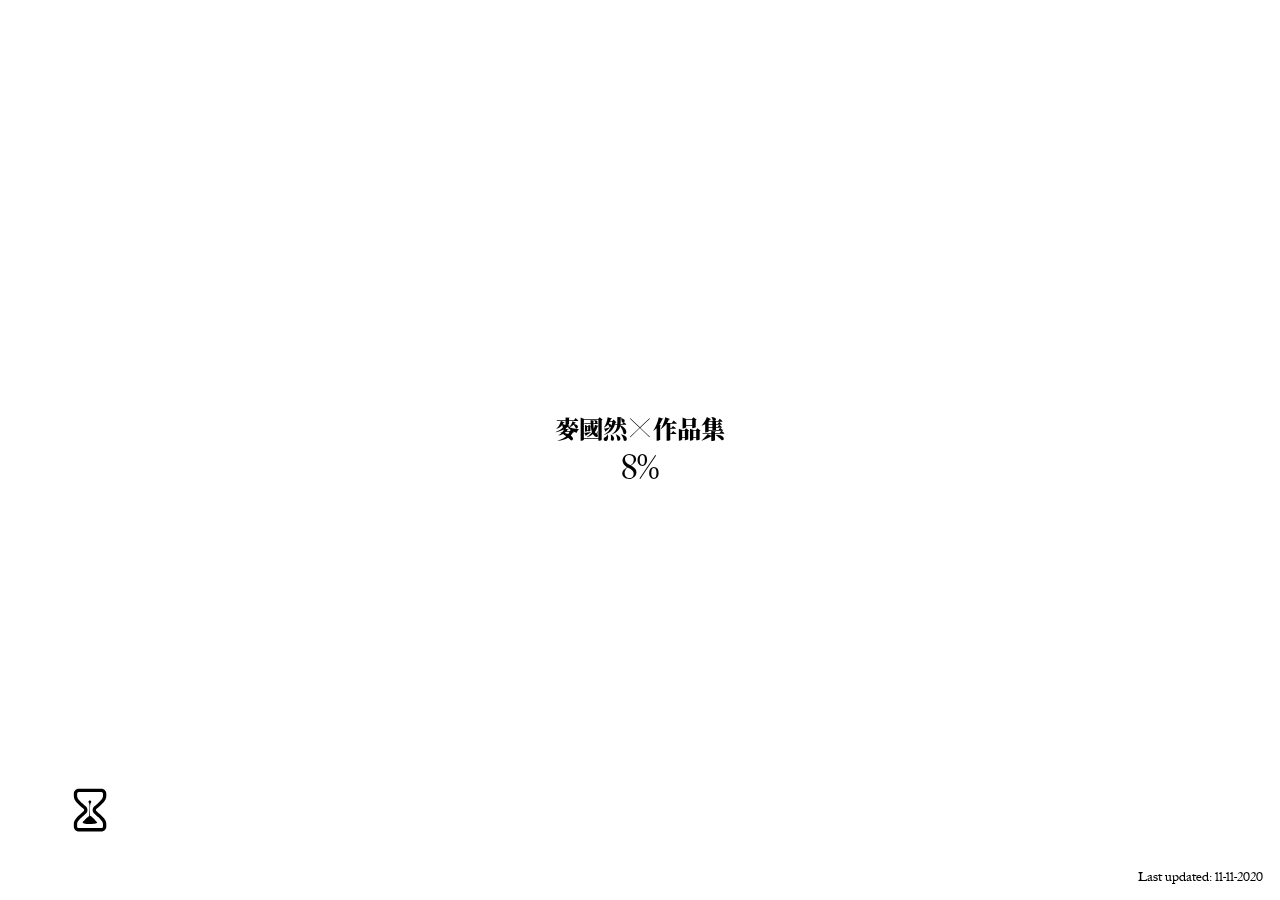
==== commit f3cac5e2: "dasd" ====
--- a/agv/index.html
+++ b/agv/index.html
@@ -29,8 +29,7 @@
 <meta property="og:image:height" content="1200" />
 <meta property="og:title" content="" />
 <meta property="og:site_name" content="DERRICK" />
-<meta property="og:description" content="DEVELOPER" />
-
+<meta property="og:description" content="DEVELOPER"/>
 <meta property="og:image" content="/asset/img/hello.jpg" />
 <meta name="twitter:image" content="/asset/img/hello.jpg" />
 <meta property="og:image" content="/asset/img/hello.jpg" />
@@ -119,9 +118,9 @@
 
 					<div class="CaseStudy__Info__Description">
 
-						<p class="CaseStudy__Info__Description--en">At Ueno I had the opporitunity to work with Reuters to reimagine how video news can be consumed. The product was designed to be accessible on any platforms, allowing users to have access reliable and unfiltered news anywhere they want.</p>
-
-						<p class="CaseStudy__Info__Description--zh">在Ueno，我有機會與路透社一起重新想像視頻新聞。用戶可在任何平台上訪問路透社電視，隨時隨地收看可靠以及未經過濾的新聞報導。</p>
+						<p class="CaseStudy__Info__Description--en">Second Year Course Assessment where we first learned to build a line following robot from scratch.From the mechanical components, to the smallest detail of electrical wiring and microchip programming.</p>
+
+						
 
 					</div>
 
@@ -159,9 +158,8 @@
 			
 						<div class="CaseStudy__Section Block--6_9">
 				<div class="CaseStudy__Media">
-					<video class="CaseStudy__Media__Video Block--padded" data-inview="true" loop muted playsinline poster="/asset/img/reuters-tv/reuters-tv-browser-1.jpg">
-							<source src="/asset/img/reuters-tv/reuters-tv-browser-1.mp4" type="video/mp4">
-					</video>
+					<img class="CaseStudy__Media__Img Block--padded" src="/asset/img/agv/agv1.jpg" data-inview="true" alt="" />
+					
 				</div>
 			</div>
 
@@ -169,10 +167,10 @@
 
 						<div class="CaseStudy__Section Block--13_9">
 				<div class="CaseStudy__Media Block--4_9">
-					<img class="CaseStudy__Media__Img Block--marginTop_1" src="/asset/img/reuters-tv/reuters-tv-mobile-1.jpg" data-inview="true" alt="" />
+						<img class="CaseStudy__Media__Img Block--marginTop_1" src="/asset/img/agv/agv2.png" data-inview="true" alt="" />
 				</div>
 				<div class="CaseStudy__Media Block--6_9">
-					<img class="CaseStudy__Media__Img Block--marginTop_3" src="/asset/img/reuters-tv/reuters-tv-mobile-2.jpg" data-inview="true" alt="" />
+					<img class="CaseStudy__Media__Img Block--marginTop_3" src="/asset/img/agv/agv3.jpg" data-inview="true" alt="" />
 				</div>
 			</div>
 
@@ -184,10 +182,10 @@
 
 						<div class="CaseStudy__Section Block--12_9">
 				<div class="CaseStudy__Media Block--5_9">
-					<img class="CaseStudy__Media__Img Block--marginTop_1" src="/asset/img/reuters-tv/reuters-tv-mobile-3.jpg" data-inview="true" alt="" />
-				</div>
-				<div class="CaseStudy__Media Block--4_9">
-					<img class="CaseStudy__Media__Img Block--marginTop_3" src="/asset/img/reuters-tv/reuters-tv-tablet-1.jpg" data-inview="true" alt="" />
+					<img class="CaseStudy__Media__Img Block--marginTop_1" src="/asset/img/agv/agv4.png" data-inview="true" alt="" />
+				</div>
+				<div class="CaseStudy__Media Block--4_9">
+					<img class="CaseStudy__Media__Img Block--marginTop_3" src="/asset/img/agv/agv5.png" data-inview="true" alt="" />
 				</div>
 			</div>
 
@@ -195,7 +193,7 @@
 
 						<div class="CaseStudy__Section Block--8_9">
 				<div class="CaseStudy__Media">
-					<img class="CaseStudy__Media__Img Block--padded" src="/asset/img/reuters-tv/reuters-tv-mobile-tablet.jpg" data-inview="true" alt="" />
+					<img class="CaseStudy__Media__Img Block--padded" src="/asset/img/agv/agv4.png" data-inview="true" alt="" />
 				</div>
 			</div>
 
@@ -203,9 +201,7 @@
 
 						<div class="CaseStudy__Section Block--8_9">
 				<div class="CaseStudy__Media Block--6_7">
-					<video class="CaseStudy__Media__Video" data-inview="true" loop muted playsinline poster="/asset/img/reuters-tv/reuters-tv-tvos.jpg">
-						<source src="/asset/img/reuters-tv/reuters-tv-tvos.mp4" type="video/mp4">
-					</video>
+					<img class="CaseStudy__Media__Img Block--marginTop_3" src="/asset/img/agv/agv5.png" data-inview="true" alt="" />
 				</div>
 			</div>
 
@@ -213,10 +209,10 @@
 
 						<div class="CaseStudy__Section Block--11_9">
 				<div class="CaseStudy__Media Block--4_9">
-					<img class="CaseStudy__Media__Img Block--marginTop_1" src="/asset/img/reuters-tv/reuters-tv-browser-2.jpg" data-inview="true" alt="" />
-				</div>
-				<div class="CaseStudy__Media Block--4_9">
-					<img class="CaseStudy__Media__Img Block--marginTop_3" src="/asset/img/reuters-tv/reuters-tv-mobile-4.jpg" data-inview="true" alt="" />
+					<img class="CaseStudy__Media__Img Block--marginTop_1" src="/asset/img/agv/agv1.jpg" data-inview="true" alt="" />
+				</div>
+				<div class="CaseStudy__Media Block--4_9">
+					<img class="CaseStudy__Media__Img Block--marginTop_3" src="/asset/img/agv/agv3.jpg" data-inview="true" alt="" />
 				</div>
 			</div>
 
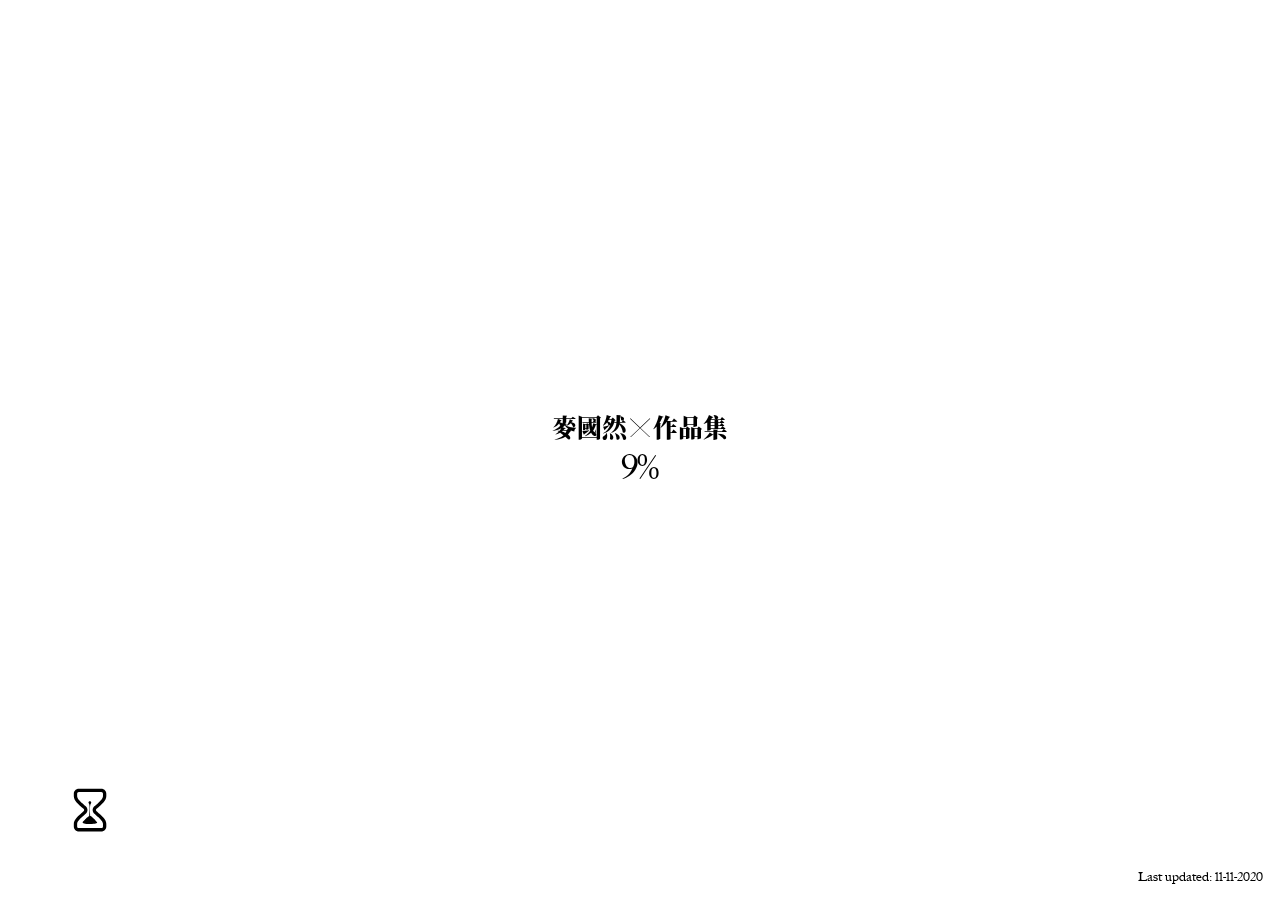
==== commit 9d7c7b6b: "finished half" ====
--- a/agv/index.html
+++ b/agv/index.html
@@ -138,8 +138,12 @@
 
 						<p class="CaseStudy__Info__Meta__Copy">
 							<span class="CaseStudy__Info__Meta__Copy__Title">Role</span>
-							<span>Product design</span>
-							
+							<span>Mechanical design</span><br />
+
+							<span>Mechanical Fabrication & Assembly</span><br />
+							<span>Microchip programming</span><br />
+							<span>Electrical</span><br />
+
 						</p>
 
 						
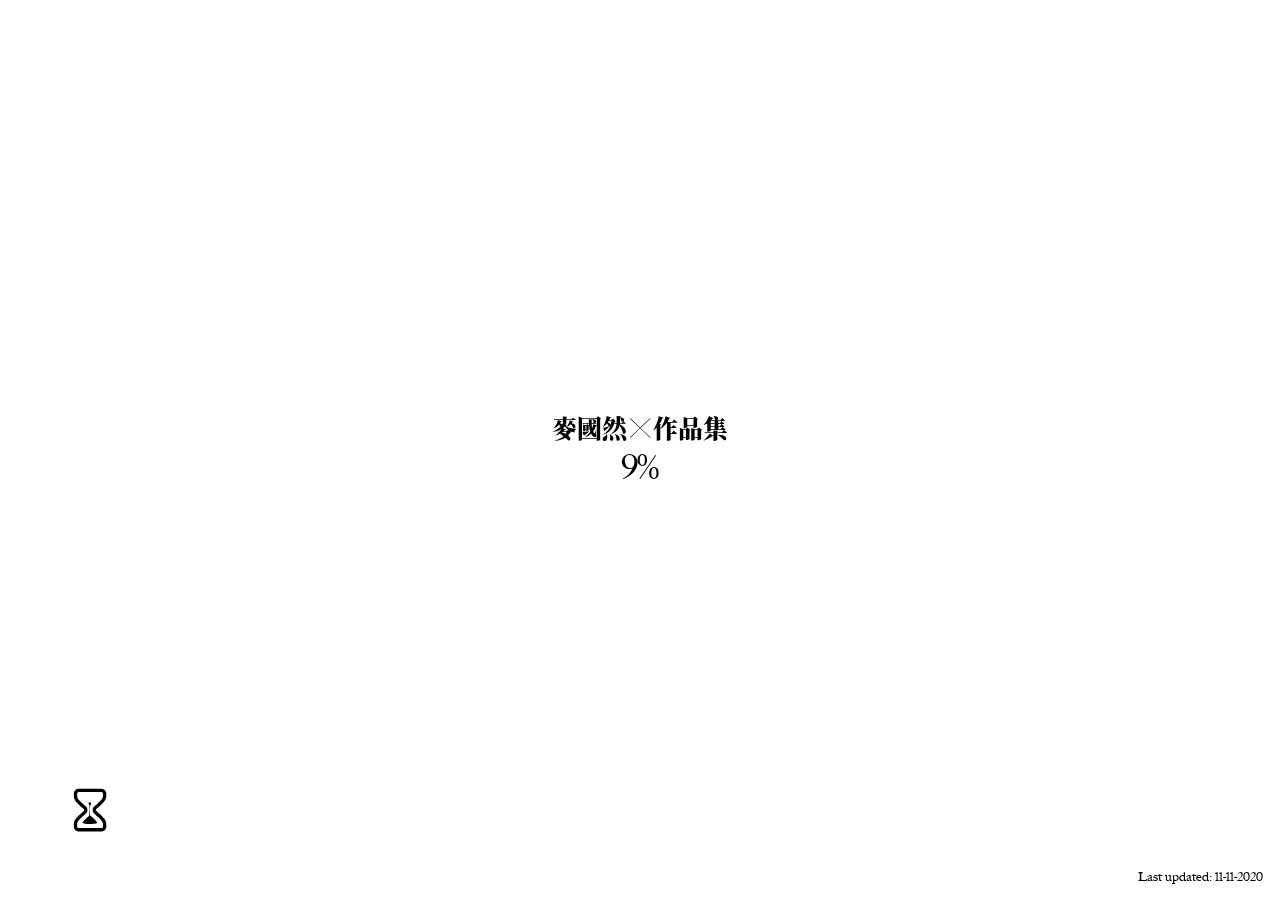
==== commit be7e6572: "update" ====
--- a/agv/index.html
+++ b/agv/index.html
@@ -36,21 +36,10 @@
 <meta property="og:image" content="/asset/img/hello.jpg" />
 
 
-<!--<script>
-  window.ga=window.ga||function(){(ga.q=ga.q||[]).push(arguments)};ga.l=+new Date;
-  ga('create', 'UA-21503526-4', 'auto');
-  ga('send', 'pageview');
-</script>
-<script async src='https://www.google-analytics.com/analytics.js'></script>-->
 
 <script src="https://cdn.polyfill.io/v2/polyfill.min.js"></script>
 
 <script src="/js/bundle.js"></script>
-
-<!--<script src="https://www.gstatic.com/firebasejs/5.7.0/firebase-app.js"></script>
-<script src="https://www.gstatic.com/firebasejs/5.7.0/firebase-auth.js"></script>
-<script src="https://www.gstatic.com/firebasejs/5.7.0/firebase-database.js"></script>-->
-
 
 
 <link type="text/css" rel="stylesheet" media="all" href="/css/main.css" />
@@ -133,7 +122,6 @@
 
 						<p class="CaseStudy__Info__Meta__Copy CaseStudy__Info__Meta__Copy--split">
 							<span class="CaseStudy__Info__Meta__Copy__Title">SINGAPORE POLYTECHNIC</span>
-							<!--<a class="CaseStudy__Info__Meta__Copy__Link" data-link="true" data-cursor_class="link" href="https://ueno.co/">Ueno</a>-->
 						</p>
 
 						<p class="CaseStudy__Info__Meta__Copy">
